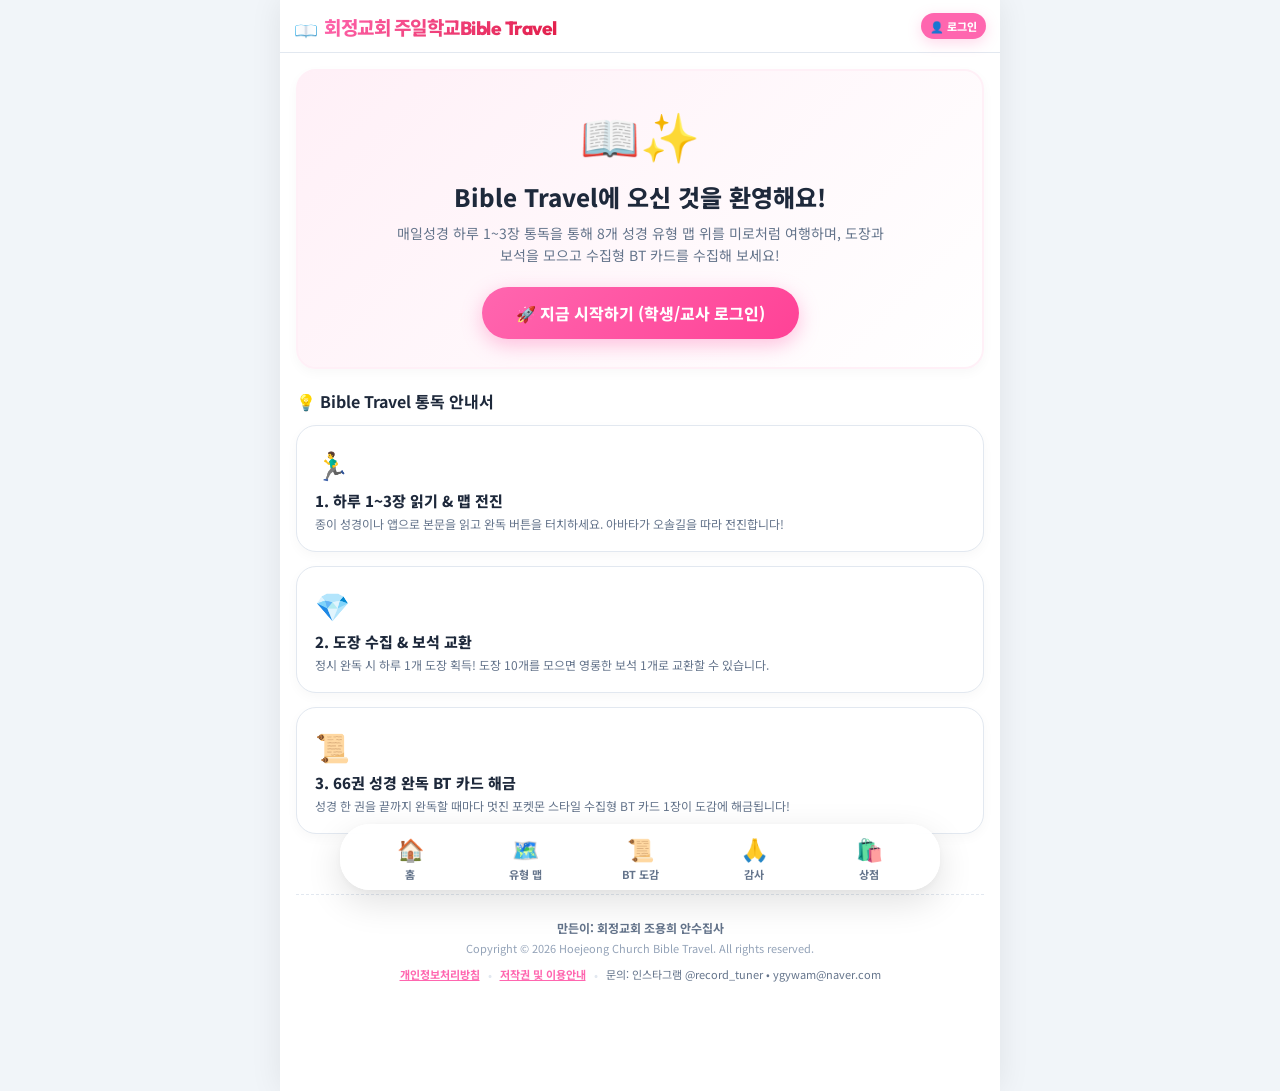
==== index.html @ efa2b31b "fix: remove explicit PINs from privacy policy, update contact to instagram and naver email, and add " ====
<!DOCTYPE html>
<html lang="ko">
<head>
  <meta charset="UTF-8">
  <meta name="viewport" content="width=device-width, initial-scale=1.0, maximum-scale=1.0, user-scalable=no">
  <title>주일학교 성경읽기 - Bible Travel</title>
  <!-- Favicon and App Icons -->
  <link rel="icon" type="image/svg+xml" href="icon.svg">
  <link rel="alternate icon" type="image/png" href="icon-192.png">
  <link rel="apple-touch-icon" sizes="180x180" href="apple-touch-icon.png">
  <link rel="manifest" href="manifest.json">
  <meta name="theme-color" content="#ffffff">
  <meta name="apple-mobile-web-app-capable" content="yes">
  <meta name="apple-mobile-web-app-status-bar-style" content="default">
  <meta name="apple-mobile-web-app-title" content="Bible Travel">
  <link rel="preconnect" href="https://fonts.googleapis.com">
  <link rel="preconnect" href="https://fonts.gstatic.com" crossorigin>
  <link href="https://fonts.googleapis.com/css2?family=Outfit:wght@400;600;800&family=Noto+Sans+KR:wght@400;500;700;800&display=swap" rel="stylesheet">
  <link rel="stylesheet" href="styles.css">
</head>
<body>
  <!-- 단 하나의 중앙 통일 응집 컨테이너 (720px) -->
  <div id="app" class="app-container">
    
    <!-- 상단 반응형 타이틀 헤더 바 -->
    <header class="app-header" id="main-app-header">
      <div class="logo-area" onclick="switchTab('home')">
        <span class="logo-icon"><img src="icon.svg" alt="Bible Travel" style="width:24px; height:24px; vertical-align:middle; display:inline-block;"></span>
        <span class="logo-text-gradient">회정교회 주일학교<br class="logo-br-mobile">Bible Travel</span>
      </div>

      <div class="user-area" style="display:flex; align-items:center; gap:4px; flex-shrink:0;">
        <!-- 미로그인 시 학생/교사 선택 로그인 버튼 -->
        <button id="btn-select-user" class="btn-pill" style="width:auto; padding:5px 9px; font-size:11px; white-space:nowrap; flex-shrink:0;" onclick="openStudentSelectModal()">
          👤 로그인
        </button>

        <!-- 로그인 시 상단 헤더 프로필 뱃지 -->
        <div id="user-profile-badge" style="display:none; align-items:center; gap:3px; flex-shrink:0;">
          <span id="user-display-emoji" style="font-size:13px;">🦁</span>
          <span id="user-display-name" style="font-weight:800; color:var(--foreground); font-size:11px; white-space:nowrap;">학생</span>
          <span id="user-reading-location" style="font-weight:800; color:var(--primary); background:#ffffff; padding:2px 5px; border-radius:8px; border:1px solid var(--primary-border); font-size:10px; white-space:nowrap;">Day 1</span>
          <button style="color:var(--primary); font-size:10px; padding:2px 4px; white-space:nowrap;" onclick="openPwaModal()">📱바로가기</button>
          <button style="color:var(--primary); font-size:10px; padding:2px 4px; white-space:nowrap;" onclick="openChangePinModal()">🔑PIN</button>
          <button style="color:var(--muted); font-size:10px; padding:2px 4px; white-space:nowrap;" onclick="onLogout()">로그아웃</button>
        </div>
      </div>
    </header>

    <!-- 메인 콘텐츠 영역 (100% 동일 규격) -->
    <main class="app-main">
      
      <!-- [뷰 0] 👋 온보딩 (미로그인 첫 진입 시 친절한 브랜드 및 규칙 안내 화면) -->
      <section id="view-onboarding" class="view-section active">
        <div class="card" style="text-align:center; padding:28px 20px; background: linear-gradient(135deg, #fff0f7 0%, #ffffff 100%); border:2px solid var(--primary-light); margin-bottom:20px;">
          <div style="font-size:48px; margin-bottom:10px;">📖✨</div>
          <h1 style="font-size:24px; font-weight:800; color:var(--foreground); margin-bottom:8px;">Bible Travel에 오신 것을 환영해요!</h1>
          <p style="font-size:14px; color:var(--muted); line-height:1.6; max-width:500px; margin:0 auto 20px auto;">
            매일성경 하루 1~3장 통독을 통해 8개 성경 유형 맵 위를 미로처럼 여행하며, 도장과 보석을 모으고 수집형 BT 카드를 수집해 보세요!
          </p>
          <button class="btn-pill btn-cta" style="width:auto; padding:14px 34px; font-size:16px; font-weight:800;" onclick="openStudentSelectModal()">
            🚀 지금 시작하기 (학생/교사 로그인)
          </button>
        </div>

        <!-- 3대 핵심 이용 규칙 가이드 -->
        <h3 style="font-size:16px; margin-bottom:12px; color:var(--foreground);">💡 Bible Travel 통독 안내서</h3>
        <div style="display:flex; flex-direction:column; gap:14px; margin-bottom:60px;">
          <div class="card" style="margin:0;">
            <div style="font-size:28px; margin-bottom:6px;">🏃‍♂️</div>
            <h4 style="font-size:15px; font-weight:800; margin-bottom:4px;">1. 하루 1~3장 읽기 & 맵 전진</h4>
            <p style="font-size:12px; color:var(--muted); line-height:1.5;">종이 성경이나 앱으로 본문을 읽고 완독 버튼을 터치하세요. 아바타가 오솔길을 따라 전진합니다!</p>
          </div>
          <div class="card" style="margin:0;">
            <div style="font-size:28px; margin-bottom:6px;">💎</div>
            <h4 style="font-size:15px; font-weight:800; margin-bottom:4px;">2. 도장 수집 & 보석 교환</h4>
            <p style="font-size:12px; color:var(--muted); line-height:1.5;">정시 완독 시 하루 1개 도장 획득! 도장 10개를 모으면 영롱한 보석 1개로 교환할 수 있습니다.</p>
          </div>
          <div class="card" style="margin:0;">
            <div style="font-size:28px; margin-bottom:6px;">📜</div>
            <h4 style="font-size:15px; font-weight:800; margin-bottom:4px;">3. 66권 성경 완독 BT 카드 해금</h4>
            <p style="font-size:12px; color:var(--muted); line-height:1.5;">성경 한 권을 끝까지 완독할 때마다 멋진 포켓몬 스타일 수집형 BT 카드 1장이 도감에 해금됩니다!</p>
          </div>
        </div>
      </section>

      <!-- [뷰 1] 🏠 홈 (학생 개인 홈) -->
      <section id="view-home" class="view-section">
        <div class="wallet-bar" style="margin-bottom:16px;">
          <div class="wallet-item"><span>💮 도장</span> <span id="wallet-stamps" class="wallet-val">0개</span></div>
          <div class="wallet-item"><span>💎 보석</span> <span id="wallet-gems" class="wallet-val">0개</span></div>
          <div class="wallet-item"><span>🔥 연속</span> <span id="wallet-streak" class="wallet-val">0일</span></div>
        </div>

        <!-- 📖 성경별 전체 장수 통독 진도표 -->
        <div class="card" style="margin-bottom:16px;">
          <div style="font-weight:800; font-size:15px; margin-bottom:12px; display:flex; align-items:center; justify-content:space-between; flex-wrap:wrap; gap:8px;">
            <div style="display:flex; align-items:center; gap:6px;">
              <button class="btn-pill btn-secondary" style="width:auto; padding:3px 10px; font-size:12px;" onclick="navigateBibleBook(-1)">◀ 이전</button>
              <span id="current-bible-book-title" style="font-weight:800; color:var(--foreground); cursor:pointer; background:var(--primary-light); padding:4px 12px; border-radius:12px; border:1px solid var(--primary-border);" onclick="openBibleSelectModal()">📖 창세기 (1~50장) ▾</span>
              <button class="btn-pill btn-secondary" style="width:auto; padding:3px 10px; font-size:12px;" onclick="navigateBibleBook(1)">다음 ▶</button>
            </div>
            <span id="bible-book-progress-count" style="font-size:15px; font-weight:800; color:#10b981; background:#ecfdf5; padding:4px 12px; border-radius:12px;">0 / 50</span>
          </div>
          
          <div id="genesis-progress-grid" style="display:grid; grid-template-columns:repeat(8, 1fr); gap:6px; max-height:300px; overflow-y:auto; padding:8px; background:#f8fafc; border-radius:16px; border:1px solid var(--border); margin-bottom:12px;">
            <!-- JS 렌더링 -->
          </div>

          <!-- 오늘 읽을 분량 핑크 강조 안내 바 -->
          <div id="today-target-highlight-box" style="background:linear-gradient(135deg, #fff0f7 0%, #ffffff 100%); border:1.5px solid var(--primary-border); border-radius:16px; padding:8px 10px; display:flex; justify-content:space-between; align-items:center; gap:6px; white-space:nowrap; overflow:hidden;">
            <div style="display:flex; align-items:center; gap:6px; min-width:0; flex-shrink:1;">
              <span style="font-size:clamp(10px, 2.6vw, 11px); font-weight:800; color:var(--primary); background:#ffffff; padding:3px 6px; border-radius:8px; border:1px solid var(--primary-border); flex-shrink:0;">☀️ 오늘 미션</span>
              <div id="today-target-text" style="font-size:clamp(11px, 2.9vw, 13px); font-weight:800; color:var(--foreground); overflow:hidden; text-overflow:ellipsis; white-space:nowrap;">로딩 중...</div>
            </div>
            <span style="font-size:clamp(9px, 2.4vw, 11px); font-weight:800; color:#10b981; background:#ecfdf5; padding:3px 6px; border-radius:8px; flex-shrink:0; white-space:nowrap;">⚡ 터치 시 자동 저장</span>
          </div>
        </div>

        <!-- 내 아바타 전용 맵 카드 -->
        <div class="card">
          <div style="display:flex; justify-content:space-between; align-items:center; margin-bottom:10px;">
            <h3 id="home-map-title" style="font-size:16px; color:var(--foreground);">🗺️ 나의 성경 여행 위치</h3>
            <button class="btn-pill btn-secondary" style="width:auto; padding:4px 12px; font-size:12px;" onclick="switchTab('map')">전체 유형 맵 보기 ➔</button>
          </div>
          <div class="map-canvas-container" id="home-map-canvas" style="background-image: url('https://lh3.googleusercontent.com/d/1ZwzOZi5SJ2iA8c-QCykr9fCUGp8Q9xpx');">
            <!-- JS 동적 렌더링 -->
          </div>
        </div>
      </section>

      <!-- [뷰 2] 🗺️ 유형 맵 -->
      <section id="view-map" class="view-section">
        <div style="display:flex; justify-content:space-between; align-items:center; margin-bottom:14px; background:#ffffff; padding:8px 12px; border-radius:16px; border:1.5px solid var(--border);">
          <span style="font-size:13px; font-weight:800; color:var(--muted);">📌 성경 유형 맵</span>
          <select id="map-select-dropdown" onchange="switchMapTab(this.value)" style="padding:6px 14px; border-radius:14px; border:1.5px solid var(--primary-border); font-size:13px; font-weight:800; color:var(--primary); background:var(--primary-light); outline:none; cursor:pointer;">
            <option value="M01" selected>M01. 모세오경 (창세기~신명기)</option>
            <option value="M02">M02. 역사서 (여호수아~에스더)</option>
            <option value="M03">M03. 시가서 (욥기~아가)</option>
            <option value="M04">M04. 대선지서 (이사야~다니엘)</option>
            <option value="M05">M05. 소선지서 (호세아~말라기)</option>
            <option value="M06">M06. 복음서·사도행전 (마태~행전)</option>
            <option value="M07">M07. 바울서신 (로마서~빌레몬서)</option>
            <option value="M08">M08. 공동서신·계시록 (히브리~계시록)</option>
          </select>
        </div>

        <div style="display:flex; flex-direction:column; gap:16px;">
          <!-- 1. 맵 캔버스 영역 -->
          <div class="card" style="margin:0;">
            <div style="font-weight:800; font-size:17px; color:var(--foreground); margin-bottom:12px; border-bottom:1px solid var(--border); padding-bottom:8px;" id="map-current-title">
              M01. 모세오경 (창세기~신명기)
            </div>
            
            <div class="map-canvas-container" id="map-canvas-box" style="background-image: url('https://lh3.googleusercontent.com/d/1ZwzOZi5SJ2iA8c-QCykr9fCUGp8Q9xpx');">
              <!-- JS 동적 렌더링 -->
            </div>
          </div>

          <!-- 2. 🏁 경주 트랙 -->
          <div class="card" style="margin:0; border:2px solid var(--primary-border); background:linear-gradient(135deg, #fff0f7 0%, #ffffff 100%);">
            <div style="font-weight:800; font-size:16px; margin-bottom:14px; display:flex; align-items:center; justify-content:space-between;">
              <span>🏁 실시간 성경 통독 경주 트랙</span>
              <span id="map-range-label" style="font-size:12px; color:var(--primary); font-weight:800; background:#ffffff; padding:4px 10px; border-radius:12px; border:1px solid var(--primary-border);">M01 구간 (Day 1~63)</span>
            </div>
            
            <div class="race-track-container" id="race-track-box">
              <div class="race-track-flag start">🏁 START</div>
              <div class="race-track-flag finish">GOAL 🏆</div>
              <div class="race-track-line"></div>
              <div id="race-track-avatars">
                <!-- JS 렌더링 -->
              </div>
            </div>
          </div>

          <!-- 3. 동행 리더보드 -->
          <div class="card" style="margin:0;">
            <div style="font-weight:800; font-size:16px; margin-bottom:14px; display:flex; align-items:center; justify-content:space-between;">
              <span>🏃‍♂️ 함께 걷는 친구들</span>
              <span style="font-size:12px; color:var(--muted); font-weight:normal;">도장 획득 & 현재 진도</span>
            </div>
            <div id="leaderboard-list">
              <!-- JS 렌더링 -->
            </div>
          </div>
        </div>
      </section>

      <!-- [뷰 3] BT 카드 도감 -->
      <section id="view-dex" class="view-section">
        <div style="display:flex; justify-content:space-between; align-items:center; margin-bottom:16px;">
          <h2 style="font-size:18px;">📜 BT 카드 도감</h2>
          <span id="dex-progress" style="font-size:13px; font-weight:800; color:var(--primary); background:var(--primary-light); padding:4px 12px; border-radius:12px;">0 / 66 완독</span>
        </div>
        <div id="card-dex-grid" class="card-grid"></div>
      </section>

      <!-- [뷰 4] 감사 피드 -->
      <section id="view-gratitude" class="view-section">
        <div style="display:flex; justify-content:space-between; align-items:center; margin-bottom:12px;">
          <h2 style="font-size:18px;">오늘의 감사제목</h2>
          <select id="gratitude-filter-select" onchange="filterGratitude(this.value)" style="padding:6px 12px; border-radius:16px; border:1.5px solid var(--border); font-size:12px; font-weight:700; color:var(--foreground); background:#ffffff; outline:none;">
            <option value="recent">📅 최신 날짜순</option>
            <option value="today">☀️ 오늘 작성된 감사</option>
            <option value="name">👤 학생 이름순</option>
          </select>
        </div>
        
        <div class="card">
          <textarea id="gratitude-input" placeholder="하나님께 감사한 내용을 작성하세요 (작성 시 도장 +1)" style="width:100%; height:80px; padding:12px; border:1px solid var(--border); border-radius:12px; resize:none; outline:none; font-size:14px; margin-bottom:12px;"></textarea>
          <button id="gratitude-submit-btn" class="btn-pill btn-cta" onclick="onSubmitGratitude()">🙏 감사 나누기 (+1 도장)</button>
        </div>

        <div id="gratitude-feed-list">
          <!-- JS 렌더링 -->
        </div>
      </section>

      <!-- [뷰 4.5] 🛍️ 상점 & 환전소 뷰 -->
      <section id="view-shop" class="view-section">
        <div style="display:flex; justify-content:space-between; align-items:center; margin-bottom:14px;">
          <h2 style="font-size:18px;">🛍️ 달란트 상점 & 은혜 환전소</h2>
          <button class="btn-pill btn-secondary" style="width:auto; padding:4px 10px; font-size:11px; font-weight:800;" onclick="openShopGuideModal()">
            💡 획득 방법 안내
          </button>
        </div>

        <!-- 1. 은혜 환전소 (원장 기반 다중 교환 및 내역 조회) -->
        <div class="card" style="border:2px solid var(--primary-border); background:linear-gradient(135deg, #fff0f7 0%, #ffffff 100%);">
          <div style="display:flex; justify-content:space-between; align-items:center; margin-bottom:10px;">
            <h3 style="font-size:16px; font-weight:800; color:var(--foreground);">🏦 은혜 환전소</h3>
            <span style="font-size:11px; font-weight:800; color:var(--primary); background:#ffffff; padding:3px 8px; border-radius:10px; border:1px solid var(--primary-border);">10 도장 = 1 보석</span>
          </div>
          <p style="font-size:13px; color:var(--muted); line-height:1.5; margin-bottom:12px;">
            성경 읽기와 감사로 모은 도장을 영롱한 보석으로 환전하세요! (숫자 터치 시 내역 조회)
          </p>

          <div style="display:flex; justify-content:space-around; align-items:center; background:#ffffff; padding:12px; border-radius:14px; border:1px solid var(--border); margin-bottom:12px;">
            <!-- 도장 클릭 박스 -->
            <div style="text-align:center; cursor:pointer; padding:6px 12px; border-radius:10px; transition:background 0.15s ease;" onclick="openCoinHistoryModal('STAMP')">
              <span style="font-size:11px; color:var(--muted); font-weight:700;">내 도장 🔍</span>
              <div id="shop-stamp-count" style="font-size:16px; font-weight:800; color:var(--primary);">0개</div>
            </div>
            <span style="font-size:18px; color:var(--muted);">➔</span>
            <!-- 보석 클릭 박스 -->
            <div style="text-align:center; cursor:pointer; padding:6px 12px; border-radius:10px; transition:background 0.15s ease;" onclick="openCoinHistoryModal('GEM')">
              <span style="font-size:11px; color:var(--muted); font-weight:700;">내 보석 🔍</span>
              <div id="shop-gem-count" style="font-size:16px; font-weight:800; color:var(--secondary);">0개</div>
            </div>
          </div>

          <!-- 교환 수량 설정 및 토글 버튼 -->
          <div style="background:#ffffff; border-radius:12px; border:1px solid var(--border); padding:10px; margin-bottom:12px;">
            <div style="display:flex; justify-content:space-between; align-items:center; margin-bottom:8px;">
              <span style="font-size:12px; font-weight:700; color:var(--foreground);">교환할 보석 개수:</span>
              <div style="display:flex; align-items:center; gap:6px;">
                <input type="number" id="input-exchange-gems" min="1" value="1" style="width:60px; padding:4px 6px; text-align:center; font-size:14px; font-weight:800; border:1.5px solid var(--primary); border-radius:8px;" oninput="updateExchangeStampCost()">
                <span style="font-size:13px; font-weight:800;">개</span>
              </div>
            </div>

            <!-- 토글 칩 -->
            <div style="display:flex; gap:6px; justify-content:flex-end;">
              <button class="btn-pill btn-secondary" style="width:auto; padding:3px 8px; font-size:11px;" onclick="adjustExchangeGems(1)">+1</button>
              <button class="btn-pill btn-secondary" style="width:auto; padding:3px 8px; font-size:11px;" onclick="adjustExchangeGems(5)">+5</button>
              <button class="btn-pill btn-secondary" style="width:auto; padding:3px 8px; font-size:11px;" onclick="setExchangeGemsToMax()">최대</button>
            </div>
          </div>

          <!-- 환전 실행 버튼 -->
          <button id="btn-exchange-action" class="btn-pill btn-exchange-cta" onclick="onExchangeStampsToGems()">
            💎 도장 10개 ➔ 보석 1개 교환하기
          </button>
        </div>

        <!-- 2. 달란트 마켓 (기프티콘/상품 교환소) -->
        <div class="card" style="border:2px solid var(--secondary-border); background:linear-gradient(135deg, #f0fdf4 0%, #ffffff 100%);">
          <div style="display:flex; justify-content:space-between; align-items:center; margin-bottom:8px;">
            <h3 style="font-size:16px; font-weight:800; color:var(--foreground);">🎁 달란트 마켓 (상품 교환소)</h3>
            <span style="font-size:11px; font-weight:800; color:#059669; background:#dcfce7; padding:3px 8px; border-radius:10px;">보석으로 교환</span>
          </div>
          <p style="font-size:12px; color:var(--muted); margin-bottom:14px;">
            성경 읽기와 감사로 모은 영롱한 보석으로 원하는 간식이나 기프티콘을 교환하세요!
          </p>
          <div id="market-product-grid" style="display:grid; grid-template-columns:repeat(auto-fill, minmax(130px, 1fr)); gap:10px;">
            <!-- JS 동적 상품 카드 렌더링 -->
          </div>
        </div>
      </section>

      <!-- [뷰 5] ⚙️ 관리자 센터 -->
      <section id="view-teacher" class="view-section">
        <h2 style="font-size:18px; margin-bottom:12px;">⚙️ 관리자 센터</h2>
        
        <div id="teacher-auth-box" class="card" style="border: 2px solid var(--primary);">
          <h3 style="font-size:16px; margin-bottom:8px;">🔒 관리자 인증</h3>
          <p style="font-size:12px; color:var(--muted); margin-bottom:14px;">선생님 전용 PIN 번호를 입력하세요.</p>
          <div style="display:flex; gap:8px;">
            <input type="password" id="teacher-pin-input" placeholder="관리자 PIN 입력" maxlength="4" style="padding:10px 14px; border:1px solid var(--border); border-radius:12px; font-size:14px; outline:none; flex:1;" onkeyup="if(event.key==='Enter') onTeacherLogin()">
            <button class="btn-pill" style="width:auto; padding:10px 20px;" onclick="onTeacherLogin()">로그인</button>
          </div>
        </div>

        <div id="teacher-panel" style="display:none;">
          <div class="card" style="display:flex; justify-content:space-between; align-items:center; background:var(--primary-light); border:1.5px solid var(--primary-border); margin-bottom:16px;">
            <div>
              <span id="teacher-panel-role-title" style="font-size:14px; font-weight:800; color:var(--primary);">👩‍🏫 관리자 모드 활성화됨</span>
              <p id="teacher-panel-role-desc" style="font-size:12px; color:var(--muted); margin-top:2px;">학생 관리 및 마켓 상품 관리 권한이 활성화되었습니다.</p>
            </div>
            <button class="btn-pill btn-secondary" style="width:auto; padding:6px 14px; font-size:12px;" onclick="onTeacherLogout()">🚪 관리자 로그아웃</button>
          </div>

          <div class="card">
            <h3 style="font-size:16px; margin-bottom:12px;">👩‍🏫 신규 학생/교사 등록 및 관리</h3>
            <div style="display:flex; flex-direction:column; gap:8px; margin-bottom:14px;">
              <input type="text" id="new-student-name" placeholder="이름 (학생/선생님)" style="padding:10px; border:1px solid var(--border); border-radius:12px; font-size:14px;">
              <input type="text" id="new-student-dept" placeholder="부서 (예: 초등부, 교사)" value="초등부" style="padding:10px; border:1px solid var(--border); border-radius:12px; font-size:14px;">
              <button class="btn-pill" onclick="onCreateStudent()">+ 등록하기 (기본 PIN: 0000 발급)</button>
              <p style="font-size:11px; color:var(--muted); margin:4px 0 0 2px;">* 신규 등록 시 기본 PIN은 '0000'으로 발급되며, 첫 로그인 시 본인이 직접 4자리 PIN으로 변경하게 됩니다.</p>
            </div>
          </div>
          
          <!-- ⭐ 교사 칭찬 도장 부여 카드 -->
          <div class="card" style="border:1.5px solid #f59e0b; background:linear-gradient(135deg, #fffbe3 0%, #ffffff 100%);">
            <div style="display:flex; justify-content:space-between; align-items:center; margin-bottom:8px;">
              <h3 style="font-size:16px; font-weight:800; color:#d97706; margin:0;">⭐ 교사 칭찬 도장 부여 (1~3개)</h3>
              <span class="badge" style="background:#fef3c7; color:#b45309; font-size:11px; font-weight:800;">교사 전용</span>
            </div>
            <p style="font-size:12px; color:var(--muted); margin-bottom:12px;">선생님이 특별히 칭찬하고 싶은 아이에게 도장을 1~3개 선물합니다.</p>
            <button class="btn-pill" style="width:100%; font-size:14px; padding:12px; background:#f59e0b;" onclick="openPraiseStampModal()">⭐ 학생 선택하여 칭찬 도장 선물하기 ➔</button>
          </div>

          <!-- 🛍️ 달란트 마켓 상품 관리 카드 -->
          <div class="card" style="border:1.5px solid var(--secondary);">
            <div style="display:flex; justify-content:space-between; align-items:center; margin-bottom:8px;">
              <h3 style="font-size:16px; font-weight:800; color:var(--secondary); margin:0;">🛍️ 달란트 마켓 상품 게시판 관리</h3>
              <button class="btn-pill" style="width:auto; padding:5px 12px; font-size:12px; background:var(--secondary);" onclick="openMarketAdminModal()">➕ 새 상품 등록</button>
            </div>
            <p style="font-size:12px; color:var(--muted); margin-bottom:12px;">학생 상점 탭에 노출될 교환 상품(이름, 이미지, 보석 가격)을 자유롭게 게시판 형태로 올려주세요.</p>
            <div id="teacher-market-product-list" style="display:flex; flex-direction:column; gap:8px;">
              <!-- JS 동적 렌더링 -->
            </div>
          </div>
          
          <div class="card" id="recommended-books-setting" style="border: 1.5px solid var(--primary);">
            <div style="display:flex; justify-content:space-between; align-items:center; margin-bottom:8px;">
              <h3 style="font-size:16px; margin:0; color:var(--primary);">📖 하루 3장 추천 성경책 선택 (66권)</h3>
              <span id="rec-books-count-badge" class="badge badge-pink" style="font-size:12px;">선택: 66 / 66권</span>
            </div>
            <p style="font-size:12px; color:var(--muted); margin-bottom:12px;">아이들의 하루 3장 추천에 포함할 성경책을 선택하세요. 해제된 성경책(예: 레위기, 민수기)은 추천에서 건너뛰고 다음 책으로 자동 이동합니다.</p>
            <p id="rec-books-summary-text" style="font-size:13px; font-weight:700; color:var(--text); background:var(--bg-soft); padding:10px 12px; border-radius:10px; border:1px solid var(--border); margin-bottom:12px;">
              현재 선택된 성경책: 66권 전체
            </p>
            <button class="btn-pill" style="width:100%; font-size:14px; padding:12px;" onclick="openRecBooksModal()">📖 성경 66권 체크박스 팝업창 열기 ➔</button>
          </div>

          <div class="card" id="coord-master-setting" style="display:none; border:1.5px solid var(--primary);">
            <h3 style="font-size:16px; margin-bottom:12px;">🗺️ 맵 오솔길 좌표 마스터 설정 (Master)</h3>
            <p style="font-size:12px; color:var(--muted); margin-bottom:12px;">마스터 권한입니다. 맵을 직접 클릭하여 오솔길 x, y 꺾임 좌표를 쉽게 복사하세요.</p>
            <button class="btn-pill btn-secondary" onclick="switchTab('map'); toggleEditMode();">🎯 메인 맵 클릭 좌표 추출 도구 켜기</button>
          </div>

          <div class="card" id="program-date-setting" style="display:none; border:1.5px solid var(--secondary);">
            <h3 style="font-size:16px; margin-bottom:8px; color:var(--secondary);">🚀 정식 오픈 시작 날짜 변경 가이드 (Master)</h3>
            <p style="font-size:12px; color:var(--muted); margin-bottom:12px;">테스트 종료 후 본 프로그램을 개시할 때 시작 날짜(Day 1)를 변경하는 방법입니다.</p>
            <button class="btn-pill btn-secondary" onclick="openProgramDateModal()">📅 시작 날짜 변경 위치 및 방법 확인</button>
          </div>
        </div>
      </section>

      <!-- 전 탭 공통 하단 푸터 영역 -->
      <footer class="app-footer">
        <p class="footer-author">만든이: 회정교회 조용희 안수집사</p>
        <p class="footer-copy">Copyright © 2026 Hoejeong Church Bible Travel. All rights reserved.</p>
        <p class="footer-links" style="display:flex; justify-content:center; align-items:center; gap:8px; flex-wrap:wrap; font-size:12px; margin-top:6px;">
          <a href="privacy.html" onclick="openPrivacyModal(); return false;" style="font-weight:700;">개인정보처리방침</a>
          <span style="color:var(--border);">•</span>
          <a href="terms.html" onclick="openTermsModal(); return false;" style="font-weight:700;">저작권 및 이용안내</a>
          <span style="color:var(--border);">•</span>
          <span style="color:var(--muted); font-size:11px;">문의: 인스타그램 @record_tuner • ygywam@naver.com</span>
        </p>
      </footer>
    </main>

    <!-- 하단 네비게이션 탭 -->
    <nav class="bottom-nav">
      <button class="nav-item active" data-view="home" onclick="switchTab('home')">
        <span class="nav-icon">🏠</span>
        <span>홈</span>
      </button>
      <button class="nav-item" data-view="map" onclick="switchTab('map')">
        <span class="nav-icon">🗺️</span>
        <span>유형 맵</span>
      </button>
      <button class="nav-item" data-view="dex" onclick="switchTab('dex')">
        <span class="nav-icon">📜</span>
        <span>BT 도감</span>
      </button>
      <button class="nav-item" data-view="gratitude" onclick="switchTab('gratitude')">
        <span class="nav-icon">🙏</span>
        <span>감사</span>
      </button>
      <button class="nav-item" data-view="shop" onclick="switchTab('shop')">
        <span class="nav-icon">🛍️</span>
        <span>상점</span>
      </button>
      <button class="nav-item" id="nav-item-teacher" data-view="teacher" onclick="switchTab('teacher')" style="display:none;">
        <span class="nav-icon">⚙️</span>
        <span>관리자</span>
      </button>
    </nav>

    <!-- 개인정보처리방침 모달 (도름스 및 개인정보보호법 기준 준수) -->
    <div id="modal-privacy" class="modal-overlay">
      <div class="modal-card" style="max-height:82vh; overflow-y:auto; width:94%; max-width:540px; text-align:left; padding:22px;">
        <div style="display:flex; justify-content:space-between; align-items:center; margin-bottom:14px; border-bottom:1.5px solid var(--border); padding-bottom:10px;">
          <h3 style="font-size:16px; font-weight:800; color:var(--foreground); margin:0;">📜 개인정보처리방침</h3>
          <button class="btn-pill btn-secondary" style="width:auto; padding:4px 10px; font-size:12px;" onclick="closePrivacyModal()">✕ 닫기</button>
        </div>
        <div style="font-size:12px; color:var(--foreground); line-height:1.65; display:flex; flex-direction:column; gap:12px;">
          <p style="background:var(--bg-soft); padding:8px 12px; border-radius:8px; border:1px solid var(--border); margin:0;">
            회정교회 주일학교 'Bible Travel'은 정보주체(학생, 학부모, 교사)의 자유와 권리를 보호하며 개인정보를 안전하게 관리합니다.
          </p>
          <div>
            <strong>1. 개인정보의 처리 목적</strong>
            <p style="margin:4px 0 0 0; color:var(--muted);">주일학교 성경 통독 진도 관리, 출석 체크 및 읽기 도장·보석 적립, 감사 나눔 피드 소통, 달란트 마켓 교환 보상 운영을 위해 필요한 최소한의 정보만 처리합니다.</p>
          </div>
          <div>
            <strong>2. 처리하는 개인정보의 항목</strong>
            <p style="margin:4px 0 0 0; color:var(--muted);">
              • 필수 항목: 성명, 소속 부서(초등부, 교사 등), 식별용 4자리 PIN 번호, 성경 읽기 로그, 감사 나눔 작성 내용<br>
              • 주민등록번호, 연락처, 주소, 금융정보 등 불필요한 민감 정보는 일체 수집하지 않습니다.
            </p>
          </div>
          <div>
            <strong>3. 개인정보의 보유 및 이용 기간</strong>
            <p style="margin:4px 0 0 0; color:var(--muted);">수집된 개인정보는 주일학교 성경 통독 프로그램 운영 기간 동안 안전하게 보관되며, 프로그램 종료 또는 사용자의 삭제(탈퇴) 요청 시 지체 없이 파기합니다.</p>
          </div>
          <div>
            <strong>4. 개인정보의 파기 절차 및 방법</strong>
            <p style="margin:4px 0 0 0; color:var(--muted);">보유 기간 경과 또는 처리 목적 달성 시 전자적 파일 형태의 정보는 복구할 수 없는 기술적 방법으로 즉시 영구 삭제합니다.</p>
          </div>
          <div>
            <strong>5. 개인정보의 제3자 제공 및 위탁</strong>
            <p style="margin:4px 0 0 0; color:var(--muted);">수집된 정보는 교회 내 교육 및 성경 읽기 운영 목적으로만 사용되며, 외부에 제공되거나 상업적으로 활용되지 않습니다. (인프라: Supabase, Vercel 보안 전송 규격 준수)</p>
          </div>
          <div>
            <strong>6. 정보주체(학생 및 보호자)의 권리·의무 및 행사방법</strong>
            <p style="margin:4px 0 0 0; color:var(--muted);">정보주체는 언제든지 본인의 개인정보 열람, 정정, 삭제, 처리정지를 요청할 수 있으며, 관리자에게 요청 시 즉시 조치됩니다.</p>
          </div>
          <div>
            <strong>7. 개인정보의 안전성 확보 조치</strong>
            <p style="margin:4px 0 0 0; color:var(--muted);">
              • 초기 임시 비밀번호 발급 후 최초 접속 시 사용자 본인의 비밀번호 직접 변경 유도<br>
              • 관리자 접근 권한 분리 및 접근 통제, 전 구간 HTTPS SSL 암호화 통신 적용
            </p>
          </div>
          <div>
            <strong>8. 개인정보 보호책임자 및 문의처</strong>
            <p style="margin:4px 0 0 0; color:var(--muted);">
              • 개인정보 보호책임자: 회정교회 주일학교 조용희 안수집사<br>
              • 문의 및 열람·삭제 접수: 인스타그램 <strong>@record_tuner</strong> (DM) / 이메일 <strong>ygywam@naver.com</strong>
            </p>
          </div>
          <p style="font-size:11px; color:var(--muted); margin:0;">공고 및 시행일자: 2026년 11월 18일</p>
        </div>
        <div style="margin-top:16px;">
          <button class="btn-pill" onclick="closePrivacyModal()">확인</button>
        </div>
      </div>
    </div>

    <!-- 저작권 및 이용안내 모달 (도름스 edu_share 및 저작권법 기준 준수) -->
    <div id="modal-terms" class="modal-overlay">
      <div class="modal-card" style="max-height:82vh; overflow-y:auto; width:94%; max-width:540px; text-align:left; padding:22px;">
        <div style="display:flex; justify-content:space-between; align-items:center; margin-bottom:14px; border-bottom:1.5px solid var(--border); padding-bottom:10px;">
          <h3 style="font-size:16px; font-weight:800; color:var(--foreground); margin:0;">⚖️ 저작권 및 이용안내</h3>
          <button class="btn-pill btn-secondary" style="width:auto; padding:4px 10px; font-size:12px;" onclick="closeTermsModal()">✕ 닫기</button>
        </div>
        <div style="font-size:12px; color:var(--foreground); line-height:1.65; display:flex; flex-direction:column; gap:12px;">
          <p style="background:var(--bg-soft); padding:8px 12px; border-radius:8px; border:1px solid var(--border); margin:0;">
            회정교회 주일학교 'Bible Travel'은 다음 세대의 성경 통독을 돕기 위해 비영리 교육 목적으로 기획·제작되었습니다.
          </p>
          <div>
            <strong>1. 저작권의 귀속 및 제작 안내</strong>
            <p style="margin:4px 0 0 0; color:var(--muted);">
              • 본 웹앱의 기획, 지도 맵 구성, 66권 BT 카드 기획, 캐릭터 및 프로그램 소스코드의 저작권은 회정교회 조용희 안수집사(원작자)에게 있습니다.<br>
              • <strong>AI 생성 이미지 안내:</strong> 본 앱에 사용된 8개 성경 유형 맵 이미지 및 66권 BT 카드 일러스트 등의 시각 이미지는 생성형 AI(Generative AI) 기술을 활용하여 기획·제작되었습니다.
            </p>
          </div>
          <div>
            <strong>2. 이용 허용 범위 (도름스 edu_share 기준)</strong>
            <p style="margin:4px 0 0 0; color:var(--muted);">
              • <strong>그대로 쓰기 (useAsIs):</strong> 주일학교, 교회 학교, 기독교 가정의 비영리 성경 통독 교육 목적으로 누구나 무료로 자유롭게 이용할 수 있습니다.<br>
              • <strong>링크 공유 (shareOriginalLink):</strong> 성도, 교사, 학부모, 학생에게 앱 원본 주소(https://bibletravel.vercel.app)를 자유롭게 전달·공유할 수 있습니다.<br>
              • <strong>화면 캡처 및 소개 (screenshotsWithAttribution):</strong> 출처('회정교회 주일학교 Bible Travel')를 밝힌 화면 캡처, 주보 게재, 사역 보고 소개를 환영합니다.<br>
              • <strong>출력물 활용 (downloadPrint):</strong> 비영리 성경 읽기표 및 BT 카드 인쇄물 출력을 허용합니다.
            </p>
          </div>
          <div>
            <strong>3. 제한 및 금지 사항</strong>
            <p style="margin:4px 0 0 0; color:var(--muted);">
              • <strong>상업적 이용 금지:</strong> 본 앱 또는 수록된 콘텐츠(BT 카드, 맵 이미지 등)를 유료 판매하거나 광고 수익 등 상업적 목적으로 이용하는 것을 엄격히 금지합니다.<br>
              • <strong>무단 수정 및 재배포:</strong> 원작자의 서면 동의 없이 소스코드를 무단 변형하거나 타 명의로 재배포하는 행위를 금지합니다.<br>
              • <strong>AI 무단 학습 및 복제 금지:</strong> 앱 내 일러스트 및 성경 콘텐츠, 학생 작성 감사글을 AI 모델 학습용 데이터셋으로 무단 크롤링·업로드·복제할 수 없습니다.
            </p>
          </div>
          <div>
            <strong>4. 법적 근거 및 문의처</strong>
            <p style="margin:4px 0 0 0; color:var(--muted);">
              • 대한민국 저작권법(제12조 성명표시권, 제35조의5 저작물의 공정한 이용, 제37조 출처의 명시) 준수<br>
              • 이용 관련 문의 및 2차 활용 협의: 인스타그램 <strong>@record_tuner</strong> (DM) / 이메일 <strong>ygywam@naver.com</strong>
            </p>
          </div>
        </div>
        <div style="margin-top:16px;">
          <button class="btn-pill" onclick="closeTermsModal()">확인</button>
        </div>
      </div>
    </div>

    <!-- 학생/교사 선택 리스트 모달 -->
    <div id="modal-student-select" class="modal-overlay">
      <div class="modal-card" style="max-height:85vh; overflow-y:auto; width:94%; max-width:460px; padding:18px;">
        <div style="display:flex; justify-content:space-between; align-items:center; margin-bottom:10px;">
          <h3 style="font-size:17px; font-weight:800;">👤 학생 / 교사 선택</h3>
          <button class="btn-pill btn-secondary" style="width:auto; padding:3px 8px; font-size:12px;" onclick="closeStudentSelectModal()">✕ 닫기</button>
        </div>
        <p style="font-size:12px; color:var(--muted); margin-bottom:12px;">성경읽기에 참여할 본인의 이름을 선택하세요.</p>
        <div id="student-select-grid" style="display:grid; grid-template-columns:repeat(auto-fill, minmax(82px, 1fr)); gap:8px;">
          <!-- JS 렌더링 -->
        </div>
      </div>
    </div>

    <!-- 학생 PIN 로그인 모달 -->
    <div id="modal-pin" class="modal-overlay">
      <div class="modal-card" style="text-align:center; width:90%; max-width:340px;">
        <h3 style="font-size:18px; margin-bottom:6px;">🔒 학생/교사 PIN 인증</h3>
        <p id="modal-student-name" style="font-size:14px; font-weight:800; color:var(--primary); margin-bottom:16px;">선택한 사용자</p>
        
        <div style="display:flex; justify-content:center; gap:10px; margin-bottom:20px;">
          <input type="password" id="pin-input-1" class="pin-digit-box" maxlength="1" inputmode="numeric" pattern="[0-9]*" onkeyup="onPinDigitInput(event, 1)">
          <input type="password" id="pin-input-2" class="pin-digit-box" maxlength="1" inputmode="numeric" pattern="[0-9]*" onkeyup="onPinDigitInput(event, 2)">
          <input type="password" id="pin-input-3" class="pin-digit-box" maxlength="1" inputmode="numeric" pattern="[0-9]*" onkeyup="onPinDigitInput(event, 3)">
          <input type="password" id="pin-input-4" class="pin-digit-box" maxlength="1" inputmode="numeric" pattern="[0-9]*" onkeyup="onPinDigitInput(event, 4)">
        </div>

        <div style="display:flex; gap:10px;">
          <button class="btn-pill btn-secondary" style="flex:1;" onclick="closePinModal()">취소</button>
          <button class="btn-pill" style="flex:1;" onclick="submitPinLogin()">확인 로그인</button>
        </div>
      </div>
    </div>

    <!-- BT 카드 상세 확대 팝업 모달 -->
    <div id="modal-card-detail" class="modal-overlay">
      <div class="modal-card" style="text-align:center; max-width:360px; width:90%;">
        <div style="display:flex; justify-content:space-between; align-items:center; margin-bottom:10px;">
          <span id="detail-card-category" style="font-size:11px; font-weight:800; color:var(--primary); background:var(--primary-light); padding:2px 10px; border-radius:10px;">성경 카테고리</span>
          <button class="btn-pill btn-secondary" style="width:auto; padding:2px 8px; font-size:12px;" onclick="closeCardDetailModal()">✕ 닫기</button>
        </div>
        <div style="margin-bottom:12px;">
          <img id="detail-card-img" src="" alt="BT 카드" style="width:100%; max-height:380px; object-fit:contain; border-radius:16px; border:3px solid var(--primary-light); box-shadow:0 8px 24px rgba(0,0,0,0.15);">
        </div>
        <h3 id="detail-card-title" style="font-size:18px; margin-bottom:4px;">성경 책 - 카드 타이틀</h3>
        <p id="detail-card-desc" style="font-size:13px; color:var(--muted); line-height:1.4;">성경 완독 수집형 포켓몬 트레이딩 카드 설명입니다.</p>
      </div>
    </div>

    <!-- 66권 성경책 선택 이동 모달 -->
    <div id="modal-bible-select" class="modal-overlay">
      <div class="modal-card" style="max-height:80vh; overflow-y:auto; width:90%; max-width:420px;">
        <div style="display:flex; justify-content:space-between; align-items:center; margin-bottom:14px;">
          <h3 style="font-size:18px;">📖 성경 66권 선택 이동</h3>
          <button class="btn-pill btn-secondary" style="width:auto; padding:4px 10px; font-size:12px;" onclick="closeBibleSelectModal()">✕ 닫기</button>
        </div>
        <p style="font-size:12px; color:var(--muted); margin-bottom:14px;">진도표를 확인하고 싶은 성경책을 선택하세요.</p>
        <div id="bible-select-grid" style="display:grid; grid-template-columns:repeat(3, 1fr); gap:8px;">
          <!-- JS 렌더링 -->
        </div>
      </div>
    </div>

    <!-- 비밀번호(PIN) 변경 모달 -->
    <div id="modal-change-pin" class="modal-overlay">
      <div class="modal-card" style="text-align:center; width:90%; max-width:320px;">
        <h3 style="font-size:18px; margin-bottom:14px;">🔑 PIN 번호 변경</h3>
        <input type="password" id="old-pin-input" placeholder="현재 PIN 4자리" maxlength="4" style="width:100%; padding:10px; margin-bottom:8px; border:1px solid var(--border); border-radius:12px; text-align:center; font-size:16px;">
        <input type="password" id="new-pin-input" placeholder="새로운 PIN 4자리" maxlength="4" style="width:100%; padding:10px; margin-bottom:16px; border:1px solid var(--border); border-radius:12px; text-align:center; font-size:16px;">
        <div style="display:flex; gap:10px;">
          <button class="btn-pill btn-secondary" style="flex:1;" onclick="closeChangePinModal()">취소</button>
          <button class="btn-pill" style="flex:1;" onclick="submitChangePin()">변경하기</button>
        </div>
      </div>
    </div>

    <!-- 시작 날짜 변경 가이드 모달 (마스터 전용) -->
    <div id="modal-program-date" class="modal-overlay">
      <div class="modal-card" style="max-height:80vh; overflow-y:auto; width:92%; max-width:480px; text-align:left;">
        <div style="display:flex; justify-content:space-between; align-items:center; margin-bottom:12px; border-bottom:1px solid var(--border); padding-bottom:8px;">
          <h3 style="font-size:16px; font-weight:800; color:var(--foreground);">📅 정식 시작일 변경 안내</h3>
          <button class="btn-pill btn-secondary" style="width:auto; padding:4px 10px; font-size:12px;" onclick="closeProgramDateModal()">✕ 닫기</button>
        </div>
        <div style="font-size:13px; color:var(--foreground); line-height:1.6; display:flex; flex-direction:column; gap:12px;">
          <p>테스트(8월 1일 기준)를 마치고 정식 오픈(예: 9월 6일) 시 아래 두 파일의 날짜를 동일하게 수정 후 <strong>새 버전으로 배포</strong>하시면 됩니다.</p>
          
          <div style="background:#f8fafc; padding:10px; border-radius:12px; border:1px solid var(--border);">
            <strong>1. Code.gs 파일 상단 (약 9번째 줄)</strong>
            <pre style="background:#1e293b; color:#f8fafc; padding:8px; border-radius:8px; font-size:12px; margin-top:6px; overflow-x:auto;">PROGRAM_START_DATE: "2026-09-06",</pre>
          </div>

          <div style="background:#f8fafc; padding:10px; border-radius:12px; border:1px solid var(--border);">
            <strong>2. JavaScript.html 파일 상단 (약 13번째 줄)</strong>
            <pre style="background:#1e293b; color:#f8fafc; padding:8px; border-radius:8px; font-size:12px; margin-top:6px; overflow-x:auto;">var startDate = new Date("2026-09-06T00:00:00+09:00");</pre>
          </div>

          <p style="font-size:12px; color:var(--muted);">💡 날짜를 변경하면 전체 397일간의 Day 1 시작점 및 오늘 읽을 미션 계산이 해당 날짜를 기준으로 자동 재정렬됩니다.</p>
        </div>
        <div style="margin-top:16px;">
          <button class="btn-pill" onclick="closeProgramDateModal()">확인</button>
        </div>
      </div>
    </div>

    <!-- 홈 화면 바로가기 추가(PWA 안내) 모달 -->
    <div id="modal-pwa-guide" class="modal-overlay">
      <div class="modal-card" style="max-height:85vh; overflow-y:auto; width:92%; max-width:440px; text-align:left; padding:20px;">
        <div style="display:flex; justify-content:space-between; align-items:center; margin-bottom:12px; border-bottom:1px solid var(--border); padding-bottom:8px;">
          <h3 style="font-size:16px; font-weight:800; color:var(--foreground);">📱 앱처럼 편리하게 사용하기</h3>
          <button class="btn-pill btn-secondary" style="width:auto; padding:3px 8px; font-size:12px;" onclick="closePwaModal()">✕</button>
        </div>

        <div style="display:flex; gap:8px; margin-bottom:14px;">
          <button id="pwa-tab-ios" class="btn-pill" style="flex:1; padding:8px; font-size:13px;" onclick="switchPwaTab('ios')">🍎 아이폰 (Safari)</button>
          <button id="pwa-tab-android" class="btn-pill btn-secondary" style="flex:1; padding:8px; font-size:13px;" onclick="switchPwaTab('android')">🤖 안드로이드 (Chrome)</button>
        </div>

        <div id="pwa-content-ios" style="display:flex; flex-direction:column; gap:10px; font-size:13px; line-height:1.5;">
          <div style="background:#f8fafc; padding:12px; border-radius:12px; border:1px solid var(--border);">
            <strong>1단계: 하단 공유 버튼 터치</strong>
            <p style="color:var(--muted); font-size:12px; margin-top:2px;">화면 맨 아래 가운데에 있는 <strong>[공유(네모+화살표 ⬆️)]</strong> 아이콘을 누릅니다.</p>
          </div>
          <div style="background:#f8fafc; padding:12px; border-radius:12px; border:1px solid var(--border);">
            <strong>2단계: 메뉴 스크롤 및 선택</strong>
            <p style="color:var(--muted); font-size:12px; margin-top:2px;">메뉴를 아래로 내려 <strong>[홈 화면에 추가 ➕]</strong> 항목을 터치합니다.</p>
          </div>
          <div style="background:#f8fafc; padding:12px; border-radius:12px; border:1px solid var(--border);">
            <strong>3단계: 완료</strong>
            <p style="color:var(--muted); font-size:12px; margin-top:2px;">우측 상단 <strong>[추가]</strong>를 누르면 바탕화면에 Bible Travel 앱 아이콘이 생성됩니다!</p>
          </div>
        </div>

        <div id="pwa-content-android" style="display:none; flex-direction:column; gap:10px; font-size:13px; line-height:1.5;">
          <div style="background:#f8fafc; padding:12px; border-radius:12px; border:1px solid var(--border);">
            <strong>1단계: 우측 상단 더보기 터치</strong>
            <p style="color:var(--muted); font-size:12px; margin-top:2px;">브라우저 오른쪽 맨 위에 있는 <strong>[점 3개(⋮)]</strong> 메뉴를 누릅니다.</p>
          </div>
          <div style="background:#f8fafc; padding:12px; border-radius:12px; border:1px solid var(--border);">
            <strong>2단계: 홈 화면에 추가 선택</strong>
            <p style="color:var(--muted); font-size:12px; margin-top:2px;"><strong>[홈 화면에 추가]</strong> 또는 <strong>[앱 설치]</strong> 항목을 터치합니다.</p>
          </div>
          <div style="background:#f8fafc; padding:12px; border-radius:12px; border:1px solid var(--border);">
            <strong>3단계: 완료</strong>
            <p style="color:var(--muted); font-size:12px; margin-top:2px;">팝업창에서 <strong>[설치/추가]</strong>를 누르면 바탕화면에서 바로 앱으로 실행할 수 있습니다!</p>
          </div>
        </div>

        <div style="margin-top:16px; border-top:1px solid var(--border); padding-top:12px;">
          <label style="display:flex; align-items:center; gap:8px; font-size:13px; font-weight:700; color:var(--foreground); cursor:pointer; margin-bottom:12px;">
            <input type="checkbox" id="chk-never-show-pwa" style="width:18px; height:18px; accent-color:var(--primary);">
            다시 보지 않기
          </label>
          <button class="btn-pill" onclick="closePwaModal()">확인 및 시작하기</button>
        </div>
      </div>
    </div>  

    <!-- 도장 & 보석 획득 가이드 팝업 모달 -->
    <div id="modal-shop-guide" class="modal-overlay">
      <div class="modal-card" style="max-height:85vh; overflow-y:auto; width:92%; max-width:440px; text-align:left; padding:20px;">
        <div style="display:flex; justify-content:space-between; align-items:center; margin-bottom:12px; border-bottom:1px solid var(--border); padding-bottom:8px;">
          <h3 style="font-size:16px; font-weight:800; color:var(--foreground);">💡 도장 & 보석 획득 가이드</h3>
          <button class="btn-pill btn-secondary" style="width:auto; padding:3px 8px; font-size:12px;" onclick="closeShopGuideModal()">✕</button>
        </div>

        <div style="display:flex; flex-direction:column; gap:10px; font-size:13px; line-height:1.5;">
          <div style="background:#fff0f7; padding:12px; border-radius:12px; border:1px solid var(--primary-border);">
            <strong style="color:var(--primary);">💮 도장 모으는 법</strong>
            <ul style="margin:4px 0 0 18px; color:var(--foreground); font-size:12px;">
              <li>성경 본문 <strong>1장 완독 시 도장 1개</strong> 획득</li>
              <li>매일 <strong>감사제목 나눔 작성 시 도장 +1개</strong> 추가 획득 (하루 1회)</li>
            </ul>
          </div>

          <div style="background:#eff6ff; padding:12px; border-radius:12px; border:1px solid #bfdbfe;">
            <strong style="color:var(--secondary);">💎 보석 모으는 법</strong>
            <ul style="margin:4px 0 0 18px; color:var(--foreground); font-size:12px;">
              <li><strong>연속 7일 읽기 달성 시마다 보석 1개</strong> 획득<br>
                <span style="color:var(--muted); font-size:11px;">(※ 연속일수가 끊겨도 이미 받은 보석은 절대 사라지지 않습니다!)</span>
              </li>
              <li><strong>성경 각 권 완독(BT 카드 해금) 시 보석 2개</strong> 즉시 획득</li>
              <li><strong>도장 10개 ➔ 보석 1개</strong>로 은혜 환전소에서 교환</li>
            </ul>
          </div>

          <div style="background:#fefce8; padding:12px; border-radius:12px; border:1px solid #fef08a;">
            <strong style="color:#b45309;">🎁 보석 사용처</strong>
            <p style="color:var(--foreground); font-size:12px; margin-top:2px;">
              모은 보석으로 <strong>달란트 마켓</strong>에서 원하는 기프티콘(간식, 상품권 등)을 교환 신청할 수 있습니다!
            </p>
          </div>
        </div>

        <div style="margin-top:16px; border-top:1px solid var(--border); padding-top:12px;">
          <label style="display:flex; align-items:center; gap:8px; font-size:13px; font-weight:700; color:var(--foreground); cursor:pointer; margin-bottom:12px;">
            <input type="checkbox" id="chk-never-show-shop-guide" style="width:18px; height:18px; accent-color:var(--primary);">
            다시 보지 않기
          </label>
          <button class="btn-pill" onclick="closeShopGuideModal()">확인</button>
        </div>
      </div>
    </div>

    <!-- 도장/보석 내역 상세 모달 -->
    <div id="modal-coin-history" class="modal-overlay">
      <div class="modal-card" style="max-height:85vh; overflow-y:auto; width:92%; max-width:440px; text-align:left; padding:20px;">
        <div style="display:flex; justify-content:space-between; align-items:center; margin-bottom:12px; border-bottom:1px solid var(--border); padding-bottom:8px;">
          <h3 id="history-modal-title" style="font-size:16px; font-weight:800; color:var(--foreground);">💮 도장 적립 및 사용 내역</h3>
          <button class="btn-pill btn-secondary" style="width:auto; padding:3px 8px; font-size:12px;" onclick="closeCoinHistoryModal()">✕</button>
        </div>

        <div id="history-summary-box" style="background:#f8fafc; border-radius:12px; border:1px solid var(--border); padding:10px 14px; margin-bottom:14px; font-size:12px; line-height:1.6;">
          <!-- JS 렌더링 -->
        </div>

        <div id="history-item-list" style="display:flex; flex-direction:column; gap:8px; max-height:300px; overflow-y:auto; padding-right:4px;">
          <!-- JS 렌더링 -->
        </div>

        <div style="margin-top:16px; border-top:1px solid var(--border); padding-top:12px;">
          <button class="btn-pill" onclick="closeCoinHistoryModal()">닫기</button>
        </div>
      </div>
    </div>

    <!-- 하루 3장 추천 성경책 66권 선택 대형 팝업 모달 -->
    <div id="modal-rec-books-select" class="modal-overlay">
      <div class="modal-card" style="max-height:85vh; overflow-y:auto; width:94%; max-width:560px; text-align:left; padding:20px;">
        <div style="display:flex; justify-content:space-between; align-items:center; margin-bottom:12px; border-bottom:1.5px solid var(--primary-border); padding-bottom:10px;">
          <div>
            <h3 style="font-size:16px; font-weight:800; color:var(--primary); margin:0;">📖 하루 3장 추천 성경책 선택 (66권)</h3>
            <p style="font-size:11px; color:var(--muted); margin-top:2px; margin-bottom:0;">체크 해제된 성경책(예: 레위기, 민수기)은 하루 3장 추천에서 자동 제외됩니다.</p>
          </div>
          <button class="btn-pill btn-secondary" style="width:auto; padding:4px 10px; font-size:12px;" onclick="closeRecBooksModal()">✕</button>
        </div>

        <div style="display:flex; justify-content:space-between; align-items:center; flex-wrap:wrap; gap:6px; background:var(--bg-soft); padding:10px 12px; border-radius:12px; border:1px solid var(--border); margin-bottom:14px;">
          <span id="modal-rec-books-badge" style="font-size:13px; font-weight:800; color:var(--primary);">선택: 66 / 66권</span>
          <div style="display:flex; gap:4px; flex-wrap:wrap;">
            <button class="btn-pill btn-secondary" style="width:auto; padding:3px 8px; font-size:11px;" onclick="selectAllRecBooks(true)">전체 선택</button>
            <button class="btn-pill btn-secondary" style="width:auto; padding:3px 8px; font-size:11px;" onclick="selectAllRecBooks(false)">전체 해제</button>
            <button class="btn-pill btn-secondary" style="width:auto; padding:3px 8px; font-size:11px;" onclick="selectGroupRecBooks('OT')">구약만</button>
            <button class="btn-pill btn-secondary" style="width:auto; padding:3px 8px; font-size:11px;" onclick="selectGroupRecBooks('NT')">신약만</button>
            <button class="btn-pill btn-secondary" style="width:auto; padding:3px 8px; font-size:11px;" onclick="selectGroupRecBooks('SKIP_LEV_NUM')">레위기·민수기 제외</button>
          </div>
        </div>

        <div id="modal-rec-books-grid" style="display:grid; grid-template-columns: repeat(auto-fill, minmax(110px, 1fr)); gap:6px; max-height:420px; overflow-y:auto; padding:10px; background:#fff; border-radius:12px; border:1px solid var(--border); margin-bottom:16px;">
          <!-- 66개 체크박스가 카테고리별로 시원하게 동적 렌더링됩니다 -->
        </div>

        <div style="display:flex; gap:8px;">
          <button class="btn-pill btn-secondary" style="flex:1;" onclick="closeRecBooksModal()">취소</button>
          <button class="btn-pill" style="flex:2;" onclick="saveRecBooksSelection()">💾 선택사항 저장 및 적용</button>
        </div>
      </div>
    </div>

    <!-- 🛍️ 교사 마켓 상품 등록/수정 모달 -->
    <div id="modal-market-admin" class="modal-overlay">
      <div class="modal-card" style="max-width:440px; text-align:left; padding:20px;">
        <div style="display:flex; justify-content:space-between; align-items:center; margin-bottom:14px; border-bottom:1px solid var(--border); padding-bottom:8px;">
          <h3 id="market-admin-modal-title" style="font-size:16px; font-weight:800; color:var(--secondary); margin:0;">🛍️ 마켓 상품 등록</h3>
          <button class="btn-pill btn-secondary" style="width:auto; padding:3px 8px; font-size:12px;" onclick="closeMarketAdminModal()">✕</button>
        </div>
        <input type="hidden" id="market-edit-id" value="">
        <div style="display:flex; flex-direction:column; gap:12px;">
          <div>
            <label style="font-size:12px; font-weight:700; color:var(--foreground); display:block; margin-bottom:4px;">상품명 *</label>
            <input type="text" id="market-input-name" placeholder="예: 🍦 배스킨라빈스 싱글레귤러" style="width:100%; padding:10px; border:1px solid var(--border); border-radius:10px; font-size:13px;">
          </div>
          <div>
            <label style="font-size:12px; font-weight:700; color:var(--foreground); display:block; margin-bottom:4px;">보석 가격 (개수) *</label>
            <input type="number" id="market-input-price" min="1" value="5" style="width:100%; padding:10px; border:1px solid var(--border); border-radius:10px; font-size:13px;">
          </div>
          
          <!-- 대표 비주얼 (사진 첨부 / 이모티콘 / URL 선택) -->
          <div>
            <label style="font-size:12px; font-weight:700; color:var(--foreground); display:block; margin-bottom:6px;">상품 이미지 / 비주얼 선택 *</label>
            
            <div style="display:flex; gap:6px; margin-bottom:8px;">
              <button type="button" id="tab-visual-file" class="btn-pill" style="flex:1; padding:6px 4px; font-size:11px; background:var(--secondary);" onclick="switchProductVisualType('file')">📷 사진 첨부</button>
              <button type="button" id="tab-visual-emoji" class="btn-pill btn-secondary" style="flex:1; padding:6px 4px; font-size:11px;" onclick="switchProductVisualType('emoji')">😊 이모티콘</button>
              <button type="button" id="tab-visual-url" class="btn-pill btn-secondary" style="flex:1; padding:6px 4px; font-size:11px;" onclick="switchProductVisualType('url')">🔗 웹 링크(URL)</button>
            </div>

            <!-- 1. 사진 첨부 패널 -->
            <div id="panel-visual-file" style="display:block; padding:12px; background:#f8fafc; border:1.5px dashed var(--border); border-radius:12px; text-align:center;">
              <input type="file" id="market-input-file" accept="image/*" style="display:none;" onchange="handleProductFileSelect(event)">
              <button type="button" class="btn-pill btn-secondary" style="width:auto; padding:6px 14px; font-size:12px;" onclick="document.getElementById('market-input-file').click()">📂 내 기기에서 사진 선택</button>
              <p style="font-size:10px; color:var(--muted); margin-top:5px; margin-bottom:0;">사진을 올리면 자동으로 깨끗한 썸네일로 최적화됩니다.</p>
            </div>

            <!-- 2. 이모티콘 선택 패널 -->
            <div id="panel-visual-emoji" style="display:none; padding:10px; background:#f8fafc; border:1px solid var(--border); border-radius:12px;">
              <p style="font-size:11px; color:var(--muted); margin-bottom:6px; font-weight:700;">상품을 표현할 이모티콘을 터치하세요:</p>
              <div id="market-emoji-palette" style="display:grid; grid-template-columns:repeat(8, 1fr); gap:6px; text-align:center;">
                <!-- JS 동적 렌더링 -->
              </div>
            </div>

            <!-- 3. URL 입력 패널 -->
            <div id="panel-visual-url" style="display:none;">
              <input type="text" id="market-input-img" placeholder="https://..." style="width:100%; padding:10px; border:1px solid var(--border); border-radius:10px; font-size:13px;" oninput="onProductUrlInput(this.value)">
            </div>

            <!-- 실시간 미리보기 -->
            <div style="display:flex; align-items:center; gap:12px; margin-top:8px; padding:8px 12px; background:#f8fafc; border:1px solid var(--border); border-radius:12px;">
              <div id="market-preview-box" style="width:60px; height:60px; border-radius:10px; background:#fff3f8; display:flex; align-items:center; justify-content:center; overflow:hidden; flex-shrink:0; border:1px solid var(--border);">
                <span id="market-preview-emoji" style="font-size:30px;">🎁</span>
                <img id="market-preview-img" src="" alt="미리보기" style="display:none; width:100%; height:100%; object-fit:cover;">
              </div>
              <div style="flex:1; min-width:0;">
                <div style="font-size:11px; font-weight:800; color:var(--muted);">선택된 상품 비주얼 미리보기</div>
                <div id="market-preview-text" style="font-size:11px; color:var(--foreground); overflow:hidden; text-overflow:ellipsis; white-space:nowrap;">기본 선물상자 (🎁)</div>
                <button type="button" id="market-preview-clear" style="font-size:10px; color:#ef4444; background:none; border:none; padding:0; cursor:pointer; font-weight:700; margin-top:2px; display:none;" onclick="clearProductVisual()">초기화</button>
              </div>
            </div>

            <!-- 최종 저장될 비주얼 데이터 -->
            <input type="hidden" id="market-visual-value" value="">
          </div>

          <div>
            <label style="font-size:12px; font-weight:700; color:var(--foreground); display:block; margin-bottom:4px;">상세 설명 / 교환 안내</label>
            <textarea id="market-input-desc" placeholder="교환 수령 장소, 교환 방법 등 안내 문구" style="width:100%; height:55px; padding:10px; border:1px solid var(--border); border-radius:10px; font-size:13px; resize:none;"></textarea>
          </div>
        </div>
        <div style="margin-top:16px; display:flex; gap:8px;">
          <button class="btn-pill btn-secondary" style="flex:1;" onclick="closeMarketAdminModal()">취소</button>
          <button class="btn-pill btn-exchange-cta" style="flex:1;" onclick="saveMarketProductAdmin()">💾 저장하기</button>
        </div>
      </div>
    </div>

    <!-- ⭐ 교사 칭찬 도장 선물 모달 -->
    <div id="modal-praise-stamp" class="modal-overlay">
      <div class="modal-card" style="max-width:440px; text-align:left; padding:20px;">
        <div style="display:flex; justify-content:space-between; align-items:center; margin-bottom:14px; border-bottom:1px solid var(--border); padding-bottom:8px;">
          <h3 style="font-size:16px; font-weight:800; color:#d97706; margin:0;">⭐ 교사 칭찬 도장 선물하기</h3>
          <button class="btn-pill btn-secondary" style="width:auto; padding:3px 8px; font-size:12px;" onclick="closePraiseStampModal()">✕</button>
        </div>
        <div style="display:flex; flex-direction:column; gap:12px;">
          <div>
            <label style="font-size:12px; font-weight:700; color:var(--foreground); display:block; margin-bottom:4px;">칭찬할 학생 선택 *</label>
            <select id="praise-select-student" style="width:100%; padding:10px; border:1px solid var(--border); border-radius:10px; font-size:13px; font-weight:700;">
              <!-- JS 동적 렌더링 -->
            </select>
          </div>
          <div>
            <label style="font-size:12px; font-weight:700; color:var(--foreground); display:block; margin-bottom:4px;">부여할 칭찬 도장 수량 *</label>
            <div style="display:flex; gap:8px;">
              <button class="btn-pill btn-secondary praise-amt-btn" style="flex:1; padding:10px;" onclick="setPraiseAmount(1)">⭐ +1개</button>
              <button class="btn-pill btn-secondary praise-amt-btn" style="flex:1; padding:10px;" onclick="setPraiseAmount(2)">⭐ +2개</button>
              <button class="btn-pill btn-secondary praise-amt-btn" style="flex:1; padding:10px;" onclick="setPraiseAmount(3)">⭐ +3개</button>
            </div>
            <input type="hidden" id="praise-input-amount" value="1">
          </div>
          <div>
            <label style="font-size:12px; font-weight:700; color:var(--foreground); display:block; margin-bottom:4px;">칭찬 이유 / 메모 (선택)</label>
            <input type="text" id="praise-input-reason" placeholder="예: 암송 훌륭함, 주일예배 출석, 성경독서 칭찬" style="width:100%; padding:10px; border:1px solid var(--border); border-radius:10px; font-size:13px;">
          </div>
        </div>
        <div style="margin-top:16px; display:flex; gap:8px;">
          <button class="btn-pill btn-secondary" style="flex:1;" onclick="closePraiseStampModal()">취소</button>
          <button class="btn-pill" style="flex:1; background:#f59e0b;" onclick="submitPraiseStamp()">🎁 칭찬도장 선물하기</button>
        </div>
      </div>
    </div>

    <!-- 토스트 알림창 (단일 선언 보장) -->
    <div id="toast" class="toast"></div>

    <!-- 토스트 스타일 확인/취소 대화상자 (confirm 대체) -->
    <div id="toast-confirm" class="toast" style="bottom: 120px; display: none; flex-direction: column; gap: 8px; z-index: 5000;">
      <span id="toast-confirm-msg">정말 진행하시겠습니까?</span>
      <div style="display: flex; gap: 8px; justify-content: center; margin-top: 4px;">
        <button id="toast-confirm-ok" class="btn-pill" style="padding: 4px 12px; font-size: 12px; width: auto; background: var(--primary);">확인</button>
        <button id="toast-confirm-cancel" class="btn-pill btn-secondary" style="padding: 4px 12px; font-size: 12px; width: auto;">취소</button>
      </div>
    </div>

  </div> <!-- /#app -->

    <script src="https://cdn.jsdelivr.net/npm/@supabase/supabase-js@2"></script>
  <script src="app.js"></script>
</body>
</html>
---- styles.css ----
/* ==========================================
 * 주일학교 성경읽기 (Bible Travel) 전용 CSS (v4.1 슬림 단일 통일 규격)
 * ========================================== */

:root {
  --primary: #ff66af;
  --primary-light: #fff0f7;
  --primary-border: #ffccd5;
  --secondary: #3b82f6;
  --foreground: #1e293b;
  --background: #f8fafc;
  --muted: #64748b;
  --border: #e2e8f0;
  --card-bg: #ffffff;
}

* {
  box-sizing: border-box;
  margin: 0;
  padding: 0;
  font-family: 'Noto Sans KR', 'Outfit', sans-serif;
  -webkit-tap-highlight-color: transparent;
}

body {
  background-color: #f1f5f9;
  color: var(--foreground);
  min-height: 100vh;
  display: flex;
  justify-content: center;
}

/* 단 하나의 완벽한 중앙 응집 컨테이너 (PC/모바일 max-width 720px 100% 동일) */
.app-container {
  width: 100%;
  max-width: 720px;
  margin: 0 auto;
  background: #ffffff;
  min-height: 100vh;
  display: flex;
  flex-direction: column;
  position: relative;
  box-shadow: 0 0 30px rgba(0, 0, 0, 0.08);
  padding-bottom: 80px;
}

/* 상단 헤더: 가변 높이 및 반응형 플로팅 */
.app-header {
  width: 100%;
  max-width: 720px;
  margin: 0 auto;
  display: flex;
  justify-content: space-between;
  align-items: center;
  padding: 10px 14px;
  background: rgba(255, 255, 255, 1);
  border-bottom: 1px solid var(--border);
  position: sticky;
  top: 0;
  z-index: 1000;
  transition: background 0.25s ease, opacity 0.25s ease, padding 0.25s ease, box-shadow 0.25s ease;
}

/* 스크롤 시 반투명 플로팅 효과 */
.app-header.floating-header {
  background: rgba(255, 255, 255, 0.5);
  backdrop-filter: blur(8px);
  -webkit-backdrop-filter: blur(8px);
  box-shadow: 0 4px 12px rgba(0, 0, 0, 0.05);
  padding: 8px 12px;
}

/* 터치/클릭/호버 시 즉시 선명화 */
.app-header.floating-header:active,
.app-header.floating-header:hover,
.app-header.floating-header:focus-within {
  background: rgba(255, 255, 255, 1);
  backdrop-filter: none;
}

.logo-area {
  display: flex;
  align-items: center;
  gap: 6px;
  cursor: pointer;
  flex-shrink: 1;
  min-width: 0;
}

.logo-icon {
  font-size: clamp(18px, 4vw, 22px);
  flex-shrink: 0;
}

/* 데스크탑: 한 줄 표시 / 가변 폰트 */
.logo-text-gradient {
  font-family: 'Outfit', 'Noto Sans KR', sans-serif;
  font-size: clamp(14px, 3.2vw, 19px);
  font-weight: 800;
  background: linear-gradient(135deg, #ff66af 0%, #e11d48 100%);
  -webkit-background-clip: text;
  -webkit-text-fill-color: transparent;
  letter-spacing: -0.5px;
  white-space: nowrap;
}

.logo-br-mobile {
  display: none;
}

.user-area {
  display: flex;
  align-items: center;
  justify-content: flex-end;
  flex-shrink: 0;
  margin-left: 6px;
}

/* 프로필 뱃지: 줄바꿈 금지 및 유연한 축소 */
#user-profile-badge {
  display: inline-flex;
  align-items: center;
  gap: clamp(3px, 1vw, 6px);
  background: var(--primary-light);
  padding: 3px clamp(6px, 1.5vw, 10px);
  border-radius: 20px;
  border: 1px solid var(--primary-border);
  white-space: nowrap;
  font-size: clamp(10px, 2.6vw, 12px);
}

#user-profile-badge button {
  background: none;
  border: none;
  font-size: inherit;
  font-weight: 800;
  cursor: pointer;
  padding: 1px 2px;
}

/* 모바일 전용 미디어 쿼리 (< 600px) */
@media (max-width: 600px) {
  .logo-br-mobile {
    display: inline;
  }
  .logo-text-gradient {
    white-space: normal;
    line-height: 1.15;
    font-size: clamp(12px, 3.2vw, 15px);
  }
  .app-header {
    padding: 8px 10px;
  }
  #user-profile-badge {
    padding: 2px 6px;
    gap: 3px;
  }
  #user-reading-location {
    padding: 1px 5px !important;
  }
  
  /* 카드 도감 모바일 축소 통합 */
  .card-grid {
    grid-template-columns: repeat(auto-fill, minmax(64px, 1fr));
    gap: 6px;
  }
  .card-dex-item {
    padding: 6px 2px;
  }
}

/* 메인 컨텐츠 영영 (100% 동일 규격) */
.app-main {
  flex: 1;
  width: 100%;
  max-width: 720px;
  margin: 0 auto;
  padding: 16px;
}

/* 뷰 섹션 전 탭 (홈, 유형맵, BT도감, 감사, 관리자) 100% 완벽 통일 */
.view-section {
  display: none;
  width: 100%;
  max-width: 720px;
  margin: 0 auto;
}

.view-section.active {
  display: block;
  animation: viewFadeSlide 0.28s cubic-bezier(0.16, 1, 0.3, 1);
}

@keyframes viewFadeSlide {
  0% {
    opacity: 0;
    transform: translateY(10px);
  }
  100% {
    opacity: 1;
    transform: translateY(0);
  }
}

/* 32px 라운드 캡슐 버튼 */
.btn-pill {
  display: inline-flex;
  align-items: center;
  justify-content: center;
  padding: 10px 20px;
  border-radius: 32px;
  background: var(--primary);
  color: #ffffff;
  font-size: 14px;
  font-weight: 800;
  border: none;
  cursor: pointer;
  transition: transform 0.16s cubic-bezier(0.2, 0, 0, 1), box-shadow 0.16s ease, background 0.15s ease, filter 0.15s ease;
  box-shadow: 0 4px 14px rgba(255, 102, 175, 0.25);
  width: 100%;
  user-select: none;
  -webkit-tap-highlight-color: transparent;
}

.btn-pill:hover {
  transform: translateY(-2px);
  box-shadow: 0 8px 20px rgba(255, 102, 175, 0.4);
  filter: brightness(1.03);
}

.btn-pill:active {
  transform: translateY(1px) scale(0.97);
  box-shadow: 0 2px 6px rgba(255, 102, 175, 0.2);
}

.btn-pill.btn-secondary {
  background: #f1f5f9;
  color: var(--foreground);
  box-shadow: 0 2px 6px rgba(0, 0, 0, 0.04);
}

.btn-pill.btn-secondary:hover {
  background: #e2e8f0;
  transform: translateY(-2px);
  box-shadow: 0 5px 14px rgba(0, 0, 0, 0.08);
}

.btn-pill.btn-secondary:active {
  transform: translateY(1px) scale(0.97);
  box-shadow: none;
}

/* 주요 행동 유도 CTA 버튼 (누르고 싶게 만드는 비주얼 효과 & 샴페인 스윕) */
.btn-cta {
  background: linear-gradient(135deg, #ff66af 0%, #ff4296 100%) !important;
  color: #ffffff !important;
  box-shadow: 0 6px 20px rgba(255, 102, 175, 0.4) !important;
  position: relative;
  overflow: hidden;
  transition: transform 0.18s cubic-bezier(0.2, 0, 0, 1), box-shadow 0.18s ease, filter 0.15s ease !important;
}

.btn-cta:hover {
  transform: translateY(-3px) scale(1.01) !important;
  box-shadow: 0 10px 26px rgba(255, 102, 175, 0.52) !important;
  filter: brightness(1.05) !important;
}

.btn-cta:active {
  transform: translateY(1px) scale(0.97) !important;
  box-shadow: 0 3px 8px rgba(255, 102, 175, 0.25) !important;
}

.btn-cta::after {
  content: '';
  position: absolute;
  top: -50%;
  left: -60%;
  width: 40%;
  height: 200%;
  background: rgba(255, 255, 255, 0.28);
  transform: rotate(25deg);
  pointer-events: none;
  transition: none;
}

.btn-cta:hover::after {
  left: 130%;
  transition: left 0.65s cubic-bezier(0.4, 0, 0.2, 1);
}

/* 보석/상점 전용 보라색 CTA 버튼 */
.btn-exchange-cta {
  background: linear-gradient(135deg, #8b5cf6 0%, #7c3aed 100%) !important;
  color: #ffffff !important;
  box-shadow: 0 5px 16px rgba(139, 92, 246, 0.35) !important;
  transition: transform 0.18s cubic-bezier(0.2, 0, 0, 1), box-shadow 0.18s ease !important;
}

.btn-exchange-cta:hover {
  transform: translateY(-2px) !important;
  box-shadow: 0 8px 22px rgba(139, 92, 246, 0.5) !important;
  filter: brightness(1.05) !important;
}

.btn-exchange-cta:active {
  transform: translateY(1px) scale(0.97) !important;
  box-shadow: 0 2px 6px rgba(139, 92, 246, 0.25) !important;
}

/* 기본 카드 컨테이너 */
.card {
  background: var(--card-bg);
  border-radius: 20px;
  padding: 18px;
  margin-bottom: 16px;
  border: 1px solid var(--border);
  box-shadow: 0 4px 12px rgba(0, 0, 0, 0.03);
}

/* 지갑 바 */
.wallet-bar {
  display: flex;
  justify-content: space-around;
  background: var(--primary-light);
  border: 1.5px solid var(--primary-border);
  border-radius: 20px;
  padding: 12px 8px;
}

.wallet-item {
  font-size: 13px;
  font-weight: 700;
  color: var(--muted);
  display: flex;
  align-items: center;
  gap: 4px;
}

.wallet-val {
  color: var(--primary);
  font-weight: 800;
  font-size: 15px;
}

/* 8개 성경 유형 맵 탭 스크롤러 */
.map-tab-scroll {
  display: flex;
  gap: 8px;
  overflow-x: auto;
  padding-bottom: 10px;
  margin-bottom: 14px;
  -webkit-overflow-scrolling: touch;
  scrollbar-width: none;
}
.map-tab-scroll::-webkit-scrollbar {
  display: none;
}

.map-tab-item {
  white-space: nowrap;
  padding: 8px 16px;
  border-radius: 20px;
  background: #ffffff;
  border: 1.5px solid var(--border);
  font-size: 13px;
  font-weight: 700;
  color: var(--muted);
  cursor: pointer;
}

.map-tab-item.active {
  background: var(--primary);
  color: #ffffff;
  border-color: var(--primary);
}

/* 맵 캔버스 영역 (화면 가로폭에 맞춰 양옆 잘림 없이 100% 비율 자동 축소) */
.map-canvas-container {
  width: 100%;
  aspect-ratio: 16 / 10;
  min-height: 220px;
  max-height: 380px;
  height: auto;
  background-size: 100% 100%;
  background-position: center;
  background-repeat: no-repeat;
  border-radius: 18px;
  position: relative;
  overflow: hidden;
  border: 2px solid var(--primary-border);
  box-shadow: inset 0 0 20px rgba(0,0,0,0.05);
}

/* 실시간 성경 통독 경주 트랙 (Race Track) 스타일 */
.race-track-container {
  position: relative;
  width: 100%;
  height: 90px;
  background: #ffffff;
  border-radius: 16px;
  border: 1.5px dashed var(--primary-border);
  padding: 10px 40px;
  display: flex;
  align-items: center;
  overflow: hidden;
  margin-top: 6px;
  box-shadow: inset 0 2px 6px rgba(0,0,0,0.02);
}

.race-track-line {
  width: 100%;
  height: 6px;
  background: linear-gradient(90deg, #3b82f6 0%, #ff66af 100%);
  border-radius: 4px;
}

.race-track-flag {
  position: absolute;
  top: 8px;
  font-size: 10px;
  font-weight: 800;
  padding: 2px 6px;
  border-radius: 8px;
  z-index: 10;
}
.race-track-flag.start { left: 8px; background: #e2e8f0; color: #475569; }
.race-track-flag.finish { right: 8px; background: #fef08a; color: #854d0e; }

.race-avatar-item {
  position: absolute;
  top: 50%;
  transform: translate(-50%, -50%);
  display: flex;
  flex-direction: column;
  align-items: center;
  transition: left 0.5s ease;
  z-index: 20;
}

.race-avatar-name {
  font-size: 10px;
  font-weight: 800;
  color: var(--foreground);
  background: rgba(255,255,255,0.9);
  padding: 1px 6px;
  border-radius: 8px;
  border: 1px solid var(--border);
  white-space: nowrap;
  margin-bottom: 2px;
}

.race-avatar-icon {
  width: 32px;
  height: 32px;
  border-radius: 50%;
  display: flex;
  align-items: center;
  justify-content: center;
  font-size: 18px;
  box-shadow: 0 4px 8px rgba(0,0,0,0.15);
  border: 2px solid #ffffff;
}

/* 지도 위 아바타 핀 & 아담한 콤팩트 이름 뱃지 (그림 가림 방지) */
.avatar-pin {
  position: absolute;
  transform: translate(-50%, -100%);
  display: flex;
  flex-direction: column;
  align-items: center;
  pointer-events: none;
  z-index: 100;
  transition: all 0.5s ease;
}

.avatar-bubble {
  background: rgba(255, 255, 255, 0.95);
  color: var(--foreground);
  font-size: 11px;
  font-weight: 800;
  padding: 2px 8px;
  border-radius: 10px;
  border: 1.5px solid var(--primary);
  box-shadow: 0 2px 6px rgba(0, 0, 0, 0.15);
  white-space: nowrap;
  max-width: 90px;
  overflow: hidden;
  text-overflow: ellipsis;
  margin-bottom: 2px;
}

.avatar-icon-box {
  width: 32px;
  height: 32px;
  background: #ffffff;
  border-radius: 50%;
  display: flex;
  align-items: center;
  justify-content: center;
  font-size: 18px;
  border: 2px solid var(--primary);
  box-shadow: 0 4px 10px rgba(0,0,0,0.2);
}

/* BT 카드 도감 그리드 (3D 원근감) */
.card-grid {
  display: grid;
  grid-template-columns: repeat(auto-fill, minmax(75px, 1fr));
  gap: 8px;
  width: 100%;
  perspective: 1000px;
}

.card-dex-item {
  background: #ffffff;
  border: 1.5px solid var(--border);
  border-radius: 14px;
  padding: 8px 4px;
  text-align: center;
  cursor: pointer;
  position: relative;
  display: flex;
  flex-direction: column;
  align-items: center;
  justify-content: space-between;
  min-width: 0;
  transform-style: preserve-3d;
  will-change: transform, box-shadow;
  transition: transform 0.15s cubic-bezier(0.2, 0, 0, 1), box-shadow 0.15s ease, border-color 0.2s ease, background 0.2s ease;
}

.card-dex-item.unlocked {
  border-color: var(--primary);
  background: var(--primary-light);
}

/* 하단 네비게이션 바: 애플 독(Dock) 플로팅 글래스모피즘 스타일 */
.bottom-nav {
  position: fixed;
  bottom: 10px;
  left: 50%;
  transform: translateX(-50%);
  width: calc(100% - 20px);
  max-width: 600px;
  height: 66px;
  background: rgba(255, 255, 255, 0.92);
  backdrop-filter: blur(20px);
  -webkit-backdrop-filter: blur(20px);
  border: 1.5px solid rgba(255, 255, 255, 0.85);
  border-radius: 30px;
  box-shadow: 0 12px 36px rgba(0, 0, 0, 0.12), 0 2px 10px rgba(0, 0, 0, 0.04);
  display: flex;
  justify-content: space-evenly;
  align-items: center;
  z-index: 2000;
  padding: 4px 12px;
  transition: box-shadow 0.25s ease, max-width 0.25s ease;
}

.bottom-nav:hover {
  box-shadow: 0 16px 42px rgba(255, 102, 175, 0.18), 0 4px 14px rgba(0, 0, 0, 0.08);
}

.nav-item {
  display: flex;
  flex-direction: column;
  align-items: center;
  justify-content: center;
  gap: 2px;
  background: none;
  border: none;
  color: var(--muted);
  font-size: 11px;
  font-weight: 700;
  cursor: pointer;
  flex: 1;
  padding: 4px 0;
  border-radius: 16px;
  transform-origin: bottom center;
  will-change: transform;
  transition: transform 0.12s cubic-bezier(0.2, 0, 0, 1), color 0.15s ease, background 0.15s ease;
  position: relative;
  user-select: none;
}

.nav-item.active {
  color: var(--primary);
}

.nav-item.active::after {
  content: '';
  position: absolute;
  bottom: 1px;
  left: 50%;
  transform: translateX(-50%);
  width: 4px;
  height: 4px;
  border-radius: 50%;
  background: var(--primary);
}

.nav-icon {
  font-size: 22px;
  display: inline-block;
  pointer-events: none;
  transition: transform 0.12s cubic-bezier(0.2, 0, 0, 1);
}

/* 모달 팝업 및 배경 블러 */
.modal-overlay {
  position: fixed;
  top: 0;
  left: 0;
  right: 0;
  bottom: 0;
  background: rgba(0, 0, 0, 0.6);
  backdrop-filter: blur(8px);
  -webkit-backdrop-filter: blur(8px);
  display: none;
  align-items: center;
  justify-content: center;
  z-index: 3000;
  opacity: 0;
  pointer-events: none;
  transition: opacity 0.25s ease;
}

.modal-overlay.active {
  display: flex !important;
  opacity: 1 !important;
  pointer-events: auto !important;
}

.modal-card {
  background: #ffffff;
  border-radius: 24px;
  padding: 24px;
  box-shadow: 0 20px 40px rgba(0, 0, 0, 0.2);
  transform: scale(0.94) translateY(12px);
  transition: transform 0.24s cubic-bezier(0.175, 0.885, 0.32, 1.275);
}

.modal-overlay.active .modal-card {
  transform: scale(1) translateY(0);
}

/* PIN 다이얼 상자 */
.pin-digit-box {
  width: 50px;
  height: 54px;
  text-align: center;
  font-size: 24px;
  font-weight: 800;
  border: 2px solid var(--border);
  border-radius: 16px;
  outline: none;
}

.pin-digit-box:focus {
  border-color: var(--primary);
  background: var(--primary-light);
}

/* 토스트 알림 */
.toast {
  position: fixed;
  bottom: 80px;
  left: 50%;
  transform: translateX(-50%);
  background: rgba(30, 41, 59, 0.9);
  color: #ffffff;
  padding: 10px 20px;
  border-radius: 24px;
  font-size: 13px;
  font-weight: 700;
  z-index: 4000;
  display: none;
}

/* 공통 하단 푸터 스타일 */
.app-footer {
  text-align: center;
  padding: 24px 16px 12px 16px;
  margin-top: 20px;
  border-top: 1px dashed var(--border);
  display: flex;
  flex-direction: column;
  gap: 4px;
}

.footer-author {
  font-size: 12px;
  font-weight: 700;
  color: var(--muted);
}

.footer-copy {
  font-size: 11px;
  color: #94a3b8;
}

.footer-links {
  margin-top: 4px;
}

.footer-links a {
  font-size: 11px;
  font-weight: 700;
  color: var(--primary);
  text-decoration: underline;
  cursor: pointer;
}


/* 감사/기도제목 피드 인터랙티브 하트 응원 버튼 */
.btn-heart-like {
  display: inline-flex;
  align-items: center;
  gap: 6px;
  padding: 6px 14px;
  border-radius: 20px;
  font-size: 13px;
  font-weight: 800;
  border: 1.5px solid var(--border);
  background: #f8fafc;
  color: #64748b;
  cursor: pointer;
  user-select: none;
  -webkit-tap-highlight-color: transparent;
  transition: transform 0.16s cubic-bezier(0.2, 0, 0, 1), box-shadow 0.16s ease, background 0.15s ease, border-color 0.15s ease, color 0.15s ease;
}

.btn-heart-like:hover {
  transform: translateY(-2px) scale(1.05);
  box-shadow: 0 4px 14px rgba(239, 68, 68, 0.22);
  border-color: #fca5a5;
  color: #ef4444;
  background: #fff5f5;
}

.btn-heart-like:active {
  transform: scale(0.92);
}

.btn-heart-like.liked {
  background: #fef2f2;
  border-color: #f87171;
  color: #ef4444;
  box-shadow: 0 2px 10px rgba(239, 68, 68, 0.2);
}

.btn-heart-like .heart-icon {
  font-size: 16px;
  display: inline-block;
  transition: transform 0.2s cubic-bezier(0.175, 0.885, 0.32, 1.275);
}

.btn-heart-like:hover .heart-icon {
  transform: scale(1.25);
}

.btn-heart-like.animating .heart-icon {
  animation: heartBurst 0.55s cubic-bezier(0.175, 0.885, 0.32, 1.275);
}

@keyframes heartBurst {
  0% { transform: scale(1); }
  25% { transform: scale(1.65) rotate(-14deg); }
  50% { transform: scale(1.2) rotate(10deg); }
  75% { transform: scale(1.4) rotate(-4deg); }
  100% { transform: scale(1) rotate(0deg); }
}

/* 마켓 상품 카드 반응형 인터랙티브 스타일 */
.market-product-card {
  background: #ffffff;
  border: 1.5px solid var(--border);
  border-radius: 16px;
  padding: 12px;
  text-align: center;
  display: flex;
  flex-direction: column;
  justify-content: space-between;
  box-shadow: 0 2px 8px rgba(0,0,0,0.03);
  transition: transform 0.2s cubic-bezier(0.2, 0, 0, 1), box-shadow 0.2s ease, border-color 0.2s ease;
}

.market-product-card:hover {
  transform: translateY(-3px);
  box-shadow: 0 10px 24px rgba(139, 92, 246, 0.16);
  border-color: #c4b5fd;
}

/* 이모티콘 팔레트 버튼 스타일 */
.market-emoji-btn {
  background: #ffffff;
  border: 1px solid var(--border);
  border-radius: 10px;
  padding: 6px 2px;
  font-size: 24px;
  cursor: pointer;
  transition: transform 0.14s cubic-bezier(0.2, 0, 0, 1), background 0.14s ease, border-color 0.14s ease;
  user-select: none;
}

.market-emoji-btn:hover {
  transform: scale(1.22);
  background: #fff3f8;
  border-color: var(--primary);
}

.market-emoji-btn.selected {
  background: #fff0f7;
  border-color: var(--primary);
  box-shadow: 0 0 0 2px rgba(255, 102, 175, 0.35);
  transform: scale(1.15);
}
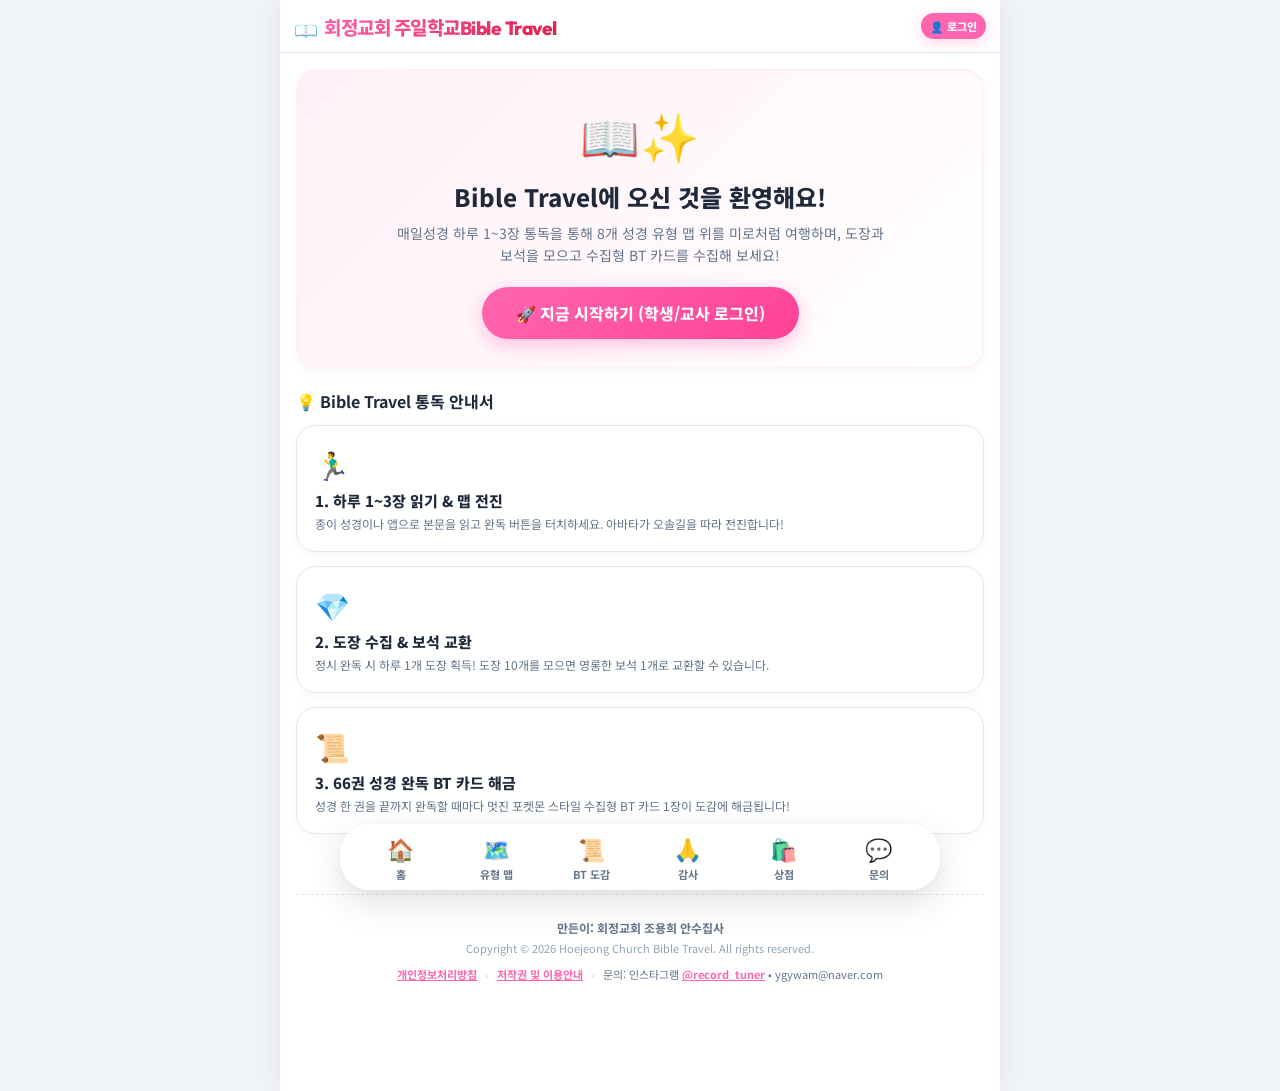
==== commit bcf003b2: "feat: add inquiry board with master rewards and instagram links" ====
--- a/index.html
+++ b/index.html
@@ -289,6 +289,58 @@
         </div>
       </section>
 
+      <!-- [뷰 4.8] 💬 문의 & 버그 제보 게시판 -->
+      <section id="view-inquiry" class="view-section">
+        <div style="display:flex; justify-content:space-between; align-items:center; margin-bottom:14px;">
+          <h2 style="font-size:18px;">💬 문의 &amp; 버그 제보</h2>
+          <button class="btn-pill btn-secondary" style="width:auto; padding:4px 10px; font-size:11px; font-weight:800;" onclick="loadInquiryBoard()">
+            🔄 새로고침
+          </button>
+        </div>
+
+        <!-- 안내 배너 -->
+        <div class="card" style="border:1.5px solid var(--primary-border); background:linear-gradient(135deg, #fff0f7 0%, #ffffff 100%); margin-bottom:14px;">
+          <div style="display:flex; align-items:flex-start; gap:10px;">
+            <span style="font-size:24px;">💡</span>
+            <div>
+              <strong style="color:var(--primary); font-size:14px;">불편하거나 잘 안되는 점, 버그를 남겨주세요!</strong>
+              <p style="font-size:12px; color:var(--muted); line-height:1.5; margin-top:4px;">
+                학생과 선생님 누구나 편하게 글을 작성할 수 있습니다.<br>
+                비공개를 선택하면 <strong>나와 마스터 선생님만</strong> 글을 읽을 수 있어요 🔒<br>
+                ✨ 운영 및 개선에 도움이 되는 좋은 문의글에는 마스터 선생님이 <strong>💮 도장(2~3개)</strong> 또는 <strong>💎 보석(1~2개)</strong>을 선물로 드립니다! (상점 내역에서 확인 가능)
+              </p>
+            </div>
+          </div>
+        </div>
+
+        <!-- 글 작성 카드 -->
+        <div class="card" style="margin-bottom:16px;">
+          <h3 style="font-size:15px; font-weight:800; margin-bottom:10px; display:flex; align-items:center; gap:6px;">
+            <span>✍️ 새 문의 남기기</span>
+            <span id="inquiry-author-badge" style="font-size:11px; font-weight:700; color:var(--primary); background:var(--primary-light); padding:2px 8px; border-radius:10px;">로그인 확인 중...</span>
+          </h3>
+          <div style="display:flex; flex-direction:column; gap:8px;">
+            <input type="text" id="inquiry-title-input" placeholder="제목 (예: 성경읽기 체크 시 튕겨요 / 건의사항)" maxlength="60" style="padding:10px 12px; border:1px solid var(--border); border-radius:12px; font-size:14px; outline:none; background:#ffffff;">
+            <textarea id="inquiry-content-input" placeholder="내용을 자세히 남겨주세요. 불편한 상황이나 버그가 발생한 위치를 알려주시면 큰 도움이 됩니다!" rows="4" style="width:100%; padding:12px; border:1px solid var(--border); border-radius:12px; font-size:14px; resize:none; outline:none; background:#ffffff;"></textarea>
+            
+            <div style="display:flex; justify-content:space-between; align-items:center; margin-top:4px; flex-wrap:wrap; gap:8px;">
+              <label style="display:flex; align-items:center; gap:6px; font-size:13px; font-weight:700; color:var(--foreground); cursor:pointer; user-select:none;">
+                <input type="checkbox" id="inquiry-private-check" checked style="width:17px; height:17px; accent-color:var(--primary); cursor:pointer;">
+                <span>🔒 비밀글로 작성 (나와 마스터 선생님만 열람)</span>
+              </label>
+              <button id="btn-submit-inquiry" class="btn-pill btn-cta" style="width:auto; padding:8px 20px; font-size:13px;" onclick="onSubmitInquiry()">
+                💌 문의 등록하기
+              </button>
+            </div>
+          </div>
+        </div>
+
+        <!-- 문의 목록 -->
+        <div id="inquiry-feed-list" style="display:flex; flex-direction:column; gap:12px;">
+          <!-- JS 렌더링 -->
+        </div>
+      </section>
+
       <!-- [뷰 5] ⚙️ 관리자 센터 -->
       <section id="view-teacher" class="view-section">
         <h2 style="font-size:18px; margin-bottom:12px;">⚙️ 관리자 센터</h2>
@@ -378,7 +430,7 @@
           <span style="color:var(--border);">•</span>
           <a href="terms.html" onclick="openTermsModal(); return false;" style="font-weight:700;">저작권 및 이용안내</a>
           <span style="color:var(--border);">•</span>
-          <span style="color:var(--muted); font-size:11px;">문의: 인스타그램 @record_tuner • ygywam@naver.com</span>
+          <span style="color:var(--muted); font-size:11px;">문의: 인스타그램 <a href="https://www.instagram.com/record_tuner/" target="_blank" rel="noopener noreferrer" style="color:var(--primary); font-weight:700; text-decoration:underline;">@record_tuner</a> • ygywam@naver.com</span>
         </p>
       </footer>
     </main>
@@ -405,6 +457,10 @@
         <span class="nav-icon">🛍️</span>
         <span>상점</span>
       </button>
+      <button class="nav-item" data-view="inquiry" onclick="switchTab('inquiry')">
+        <span class="nav-icon">💬</span>
+        <span>문의</span>
+      </button>
       <button class="nav-item" id="nav-item-teacher" data-view="teacher" onclick="switchTab('teacher')" style="display:none;">
         <span class="nav-icon">⚙️</span>
         <span>관리자</span>
@@ -460,7 +516,7 @@
             <strong>8. 개인정보 보호책임자 및 문의처</strong>
             <p style="margin:4px 0 0 0; color:var(--muted);">
               • 개인정보 보호책임자: 회정교회 주일학교 조용희 안수집사<br>
-              • 문의 및 열람·삭제 접수: 인스타그램 <strong>@record_tuner</strong> (DM) / 이메일 <strong>ygywam@naver.com</strong>
+              • 문의 및 열람·삭제 접수: 인스타그램 <a href="https://www.instagram.com/record_tuner/" target="_blank" rel="noopener noreferrer" style="color:var(--primary); font-weight:700; text-decoration:underline;">@record_tuner</a> (DM) / 이메일 <strong>ygywam@naver.com</strong>
             </p>
           </div>
           <p style="font-size:11px; color:var(--muted); margin:0;">공고 및 시행일자: 2026년 11월 18일</p>
@@ -510,7 +566,7 @@
             <strong>4. 법적 근거 및 문의처</strong>
             <p style="margin:4px 0 0 0; color:var(--muted);">
               • 대한민국 저작권법(제12조 성명표시권, 제35조의5 저작물의 공정한 이용, 제37조 출처의 명시) 준수<br>
-              • 이용 관련 문의 및 2차 활용 협의: 인스타그램 <strong>@record_tuner</strong> (DM) / 이메일 <strong>ygywam@naver.com</strong>
+              • 이용 관련 문의 및 2차 활용 협의: 인스타그램 <a href="https://www.instagram.com/record_tuner/" target="_blank" rel="noopener noreferrer" style="color:var(--primary); font-weight:700; text-decoration:underline;">@record_tuner</a> (DM) / 이메일 <strong>ygywam@naver.com</strong>
             </p>
           </div>
         </div>
--- a/styles.css
+++ b/styles.css
@@ -817,3 +817,62 @@
   box-shadow: 0 0 0 2px rgba(255, 102, 175, 0.35);
   transform: scale(1.15);
 }
+
+/* 하단 네비게이션 모바일 미디어 쿼리 */
+@media (max-width: 480px) {
+  .bottom-nav {
+    padding: 2px 4px;
+    height: 60px;
+    bottom: 8px;
+  }
+  .nav-item {
+    font-size: 10px;
+    gap: 1px;
+    padding: 2px 0;
+  }
+  .nav-icon {
+    font-size: 19px;
+  }
+}
+
+/* 💬 문의 게시판 전용 카드 스타일 */
+.inquiry-card {
+  background: #ffffff;
+  border: 1.5px solid var(--border);
+  border-radius: 16px;
+  padding: 16px;
+  box-shadow: 0 4px 12px rgba(0, 0, 0, 0.03);
+  transition: border-color 0.15s ease, box-shadow 0.15s ease;
+}
+
+.inquiry-card:hover {
+  border-color: #cbd5e1;
+  box-shadow: 0 6px 18px rgba(0, 0, 0, 0.06);
+}
+
+.inquiry-badge-private {
+  background: #fee2e2;
+  color: #b91c1c;
+  font-size: 11px;
+  font-weight: 800;
+  padding: 2px 8px;
+  border-radius: 8px;
+}
+
+.inquiry-badge-public {
+  background: #dcfce7;
+  color: #15803d;
+  font-size: 11px;
+  font-weight: 800;
+  padding: 2px 8px;
+  border-radius: 8px;
+}
+
+.inquiry-badge-reward {
+  background: #fef3c7;
+  color: #b45309;
+  font-size: 11px;
+  font-weight: 800;
+  padding: 2px 8px;
+  border-radius: 8px;
+}
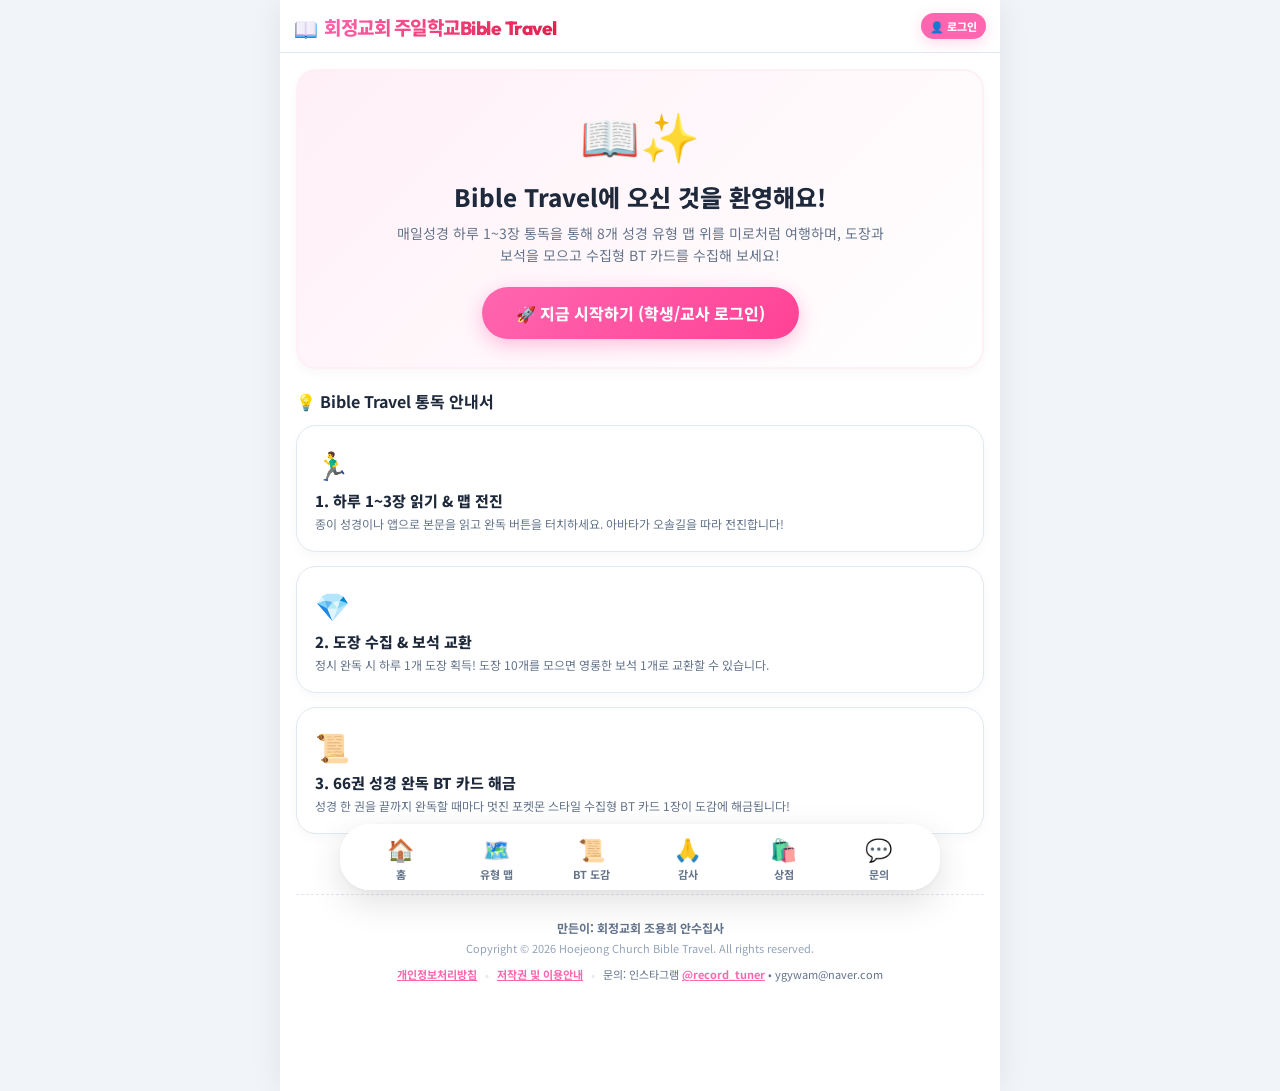
==== commit c10e94a5: "feat: pixel-art SVG icon update, streamlined master login, and inquiry resolution guide responses" ====
--- a/index.html
+++ b/index.html
@@ -359,6 +359,11 @@
             <div>
               <span id="teacher-panel-role-title" style="font-size:14px; font-weight:800; color:var(--primary);">👩‍🏫 관리자 모드 활성화됨</span>
               <p id="teacher-panel-role-desc" style="font-size:12px; color:var(--muted); margin-top:2px;">학생 관리 및 마켓 상품 관리 권한이 활성화되었습니다.</p>
+              <div id="teacher-elevate-box" style="display:none; margin-top:8px; padding-top:6px; border-top:1px dashed var(--primary-border); align-items:center; gap:8px;">
+                <span style="font-size:12px; font-weight:800; color:var(--primary);">👑 마스터 PIN:</span>
+                <input type="password" id="elevate-master-pin-input" placeholder="7777" maxlength="4" style="width:80px; padding:4px 6px; border:1px solid var(--border); border-radius:8px; font-size:12px; outline:none; text-align:center;">
+                <button class="btn-pill" style="width:auto; padding:4px 10px; font-size:11px; background:var(--primary);" onclick="onElevateToMaster()">마스터 권한 승격</button>
+              </div>
             </div>
             <button class="btn-pill btn-secondary" style="width:auto; padding:6px 14px; font-size:12px;" onclick="onTeacherLogout()">🚪 관리자 로그아웃</button>
           </div>
@@ -584,6 +589,21 @@
           <button class="btn-pill btn-secondary" style="width:auto; padding:3px 8px; font-size:12px;" onclick="closeStudentSelectModal()">✕ 닫기</button>
         </div>
         <p style="font-size:12px; color:var(--muted); margin-bottom:12px;">성경읽기에 참여할 본인의 이름을 선택하세요.</p>
+        
+        <!-- 👑 마스터 관리자 즉시 로그인 배너 -->
+        <div style="background:linear-gradient(135deg, #fffbeb 0%, #ffffff 100%); border:1.5px solid #f59e0b; border-radius:14px; padding:10px 14px; margin-bottom:12px; display:flex; justify-content:space-between; align-items:center;">
+          <div style="display:flex; align-items:center; gap:8px;">
+            <span style="font-size:22px;">👑</span>
+            <div>
+              <strong style="font-size:13px; color:#b45309;">마스터 총괄 관리자</strong>
+              <p style="font-size:11px; color:#92400e; margin:1px 0 0 0;">전용 PIN 번호로 관리자 모드 즉시 접속</p>
+            </div>
+          </div>
+          <button class="btn-pill" style="width:auto; padding:6px 12px; font-size:12px; background:#f59e0b; color:#ffffff; font-weight:800;" onclick="openMasterPinPrompt()">
+            👑 마스터 로그인
+          </button>
+        </div>
+
         <div id="student-select-grid" style="display:grid; grid-template-columns:repeat(auto-fill, minmax(82px, 1fr)); gap:8px;">
           <!-- JS 렌더링 -->
         </div>
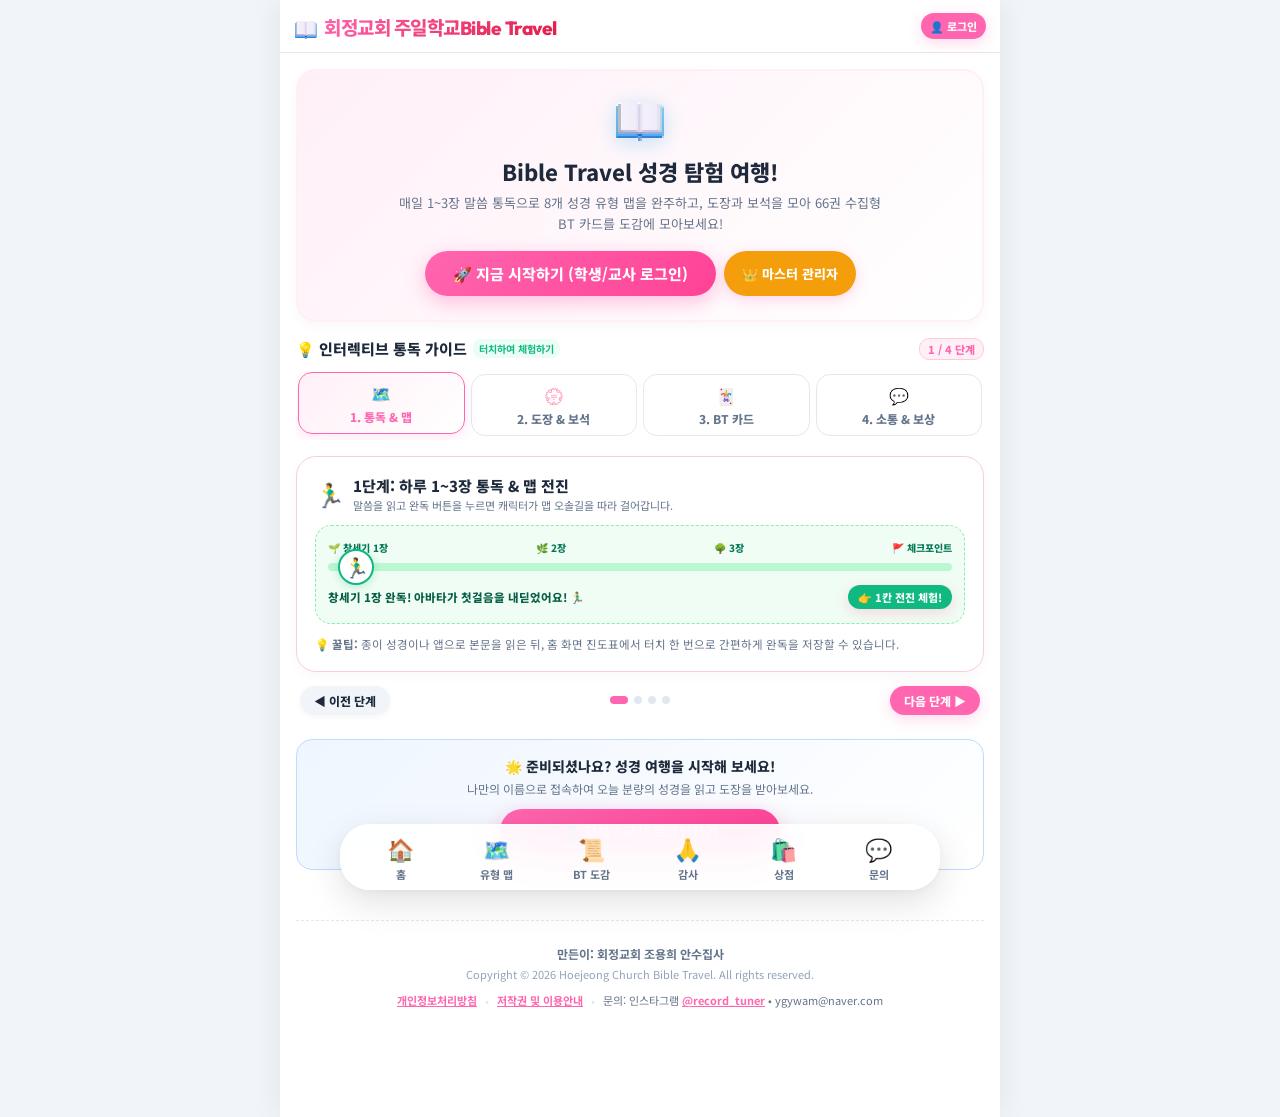
==== commit a8af8cf6: "feat: interactive onboarding guide and shop earning cards with inquiry rewards" ====
--- a/index.html
+++ b/index.html
@@ -50,37 +50,269 @@
     <!-- 메인 콘텐츠 영역 (100% 동일 규격) -->
     <main class="app-main">
       
-      <!-- [뷰 0] 👋 온보딩 (미로그인 첫 진입 시 친절한 브랜드 및 규칙 안내 화면) -->
+      <!-- [뷰 0] 👋 온보딩 (미로그인 첫 진입 시 친절한 브랜드 및 인터렉티브 규칙 안내 화면) -->
       <section id="view-onboarding" class="view-section active">
-        <div class="card" style="text-align:center; padding:28px 20px; background: linear-gradient(135deg, #fff0f7 0%, #ffffff 100%); border:2px solid var(--primary-light); margin-bottom:20px;">
-          <div style="font-size:48px; margin-bottom:10px;">📖✨</div>
-          <h1 style="font-size:24px; font-weight:800; color:var(--foreground); margin-bottom:8px;">Bible Travel에 오신 것을 환영해요!</h1>
-          <p style="font-size:14px; color:var(--muted); line-height:1.6; max-width:500px; margin:0 auto 20px auto;">
-            매일성경 하루 1~3장 통독을 통해 8개 성경 유형 맵 위를 미로처럼 여행하며, 도장과 보석을 모으고 수집형 BT 카드를 수집해 보세요!
+        <!-- 웰컴 메인 히어로 배너 -->
+        <div class="card" style="text-align:center; padding:24px 18px; background: linear-gradient(135deg, #fff0f7 0%, #ffffff 100%); border:2px solid var(--primary-light); margin-bottom:16px;">
+          <div style="margin-bottom:8px;">
+            <img src="icon.svg" alt="Bible Travel" style="width:52px; height:52px; vertical-align:middle; filter:drop-shadow(0 4px 10px rgba(14,165,233,0.25));">
+          </div>
+          <h1 style="font-size:22px; font-weight:800; color:var(--foreground); margin-bottom:6px;">Bible Travel 성경 탐험 여행!</h1>
+          <p style="font-size:13px; color:var(--muted); line-height:1.6; max-width:500px; margin:0 auto 16px auto;">
+            매일 1~3장 말씀 통독으로 8개 성경 유형 맵을 완주하고, 도장과 보석을 모아 66권 수집형 BT 카드를 도감에 모아보세요!
           </p>
-          <button class="btn-pill btn-cta" style="width:auto; padding:14px 34px; font-size:16px; font-weight:800;" onclick="openStudentSelectModal()">
-            🚀 지금 시작하기 (학생/교사 로그인)
+          <div style="display:flex; justify-content:center; gap:8px; flex-wrap:wrap;">
+            <button class="btn-pill btn-cta" style="width:auto; padding:12px 28px; font-size:15px; font-weight:800;" onclick="openStudentSelectModal()">
+              🚀 지금 시작하기 (학생/교사 로그인)
+            </button>
+            <button class="btn-pill" style="width:auto; padding:12px 18px; font-size:13px; font-weight:800; background:#f59e0b; color:#ffffff;" onclick="openMasterPinPrompt()">
+              👑 마스터 관리자
+            </button>
+          </div>
+        </div>
+
+        <!-- 💡 인터렉티브 4단계 성경 여행 체험 가이드 -->
+        <div style="display:flex; justify-content:space-between; align-items:center; margin-bottom:10px;">
+          <h3 style="font-size:15px; font-weight:800; color:var(--foreground); display:flex; align-items:center; gap:6px;">
+            <span>💡 인터렉티브 통독 가이드</span>
+            <span style="font-size:10px; font-weight:700; color:#10b981; background:#ecfdf5; padding:2px 6px; border-radius:8px;">터치하여 체험하기</span>
+          </h3>
+          <span id="onboard-step-indicator" style="font-size:11px; font-weight:800; color:var(--primary); background:var(--primary-light); padding:2px 8px; border-radius:10px; border:1px solid var(--primary-border);">1 / 4 단계</span>
+        </div>
+
+        <!-- 인터렉티브 단계 탭 네비게이션 -->
+        <div class="onboard-step-nav">
+          <button class="onboard-step-btn active" onclick="setOnboardStep(0)">
+            <span style="font-size:16px;">🗺️</span>
+            <span>1. 통독 & 맵</span>
           </button>
-        </div>
-
-        <!-- 3대 핵심 이용 규칙 가이드 -->
-        <h3 style="font-size:16px; margin-bottom:12px; color:var(--foreground);">💡 Bible Travel 통독 안내서</h3>
-        <div style="display:flex; flex-direction:column; gap:14px; margin-bottom:60px;">
-          <div class="card" style="margin:0;">
-            <div style="font-size:28px; margin-bottom:6px;">🏃‍♂️</div>
-            <h4 style="font-size:15px; font-weight:800; margin-bottom:4px;">1. 하루 1~3장 읽기 & 맵 전진</h4>
-            <p style="font-size:12px; color:var(--muted); line-height:1.5;">종이 성경이나 앱으로 본문을 읽고 완독 버튼을 터치하세요. 아바타가 오솔길을 따라 전진합니다!</p>
-          </div>
-          <div class="card" style="margin:0;">
-            <div style="font-size:28px; margin-bottom:6px;">💎</div>
-            <h4 style="font-size:15px; font-weight:800; margin-bottom:4px;">2. 도장 수집 & 보석 교환</h4>
-            <p style="font-size:12px; color:var(--muted); line-height:1.5;">정시 완독 시 하루 1개 도장 획득! 도장 10개를 모으면 영롱한 보석 1개로 교환할 수 있습니다.</p>
-          </div>
-          <div class="card" style="margin:0;">
-            <div style="font-size:28px; margin-bottom:6px;">📜</div>
-            <h4 style="font-size:15px; font-weight:800; margin-bottom:4px;">3. 66권 성경 완독 BT 카드 해금</h4>
-            <p style="font-size:12px; color:var(--muted); line-height:1.5;">성경 한 권을 끝까지 완독할 때마다 멋진 포켓몬 스타일 수집형 BT 카드 1장이 도감에 해금됩니다!</p>
-          </div>
+          <button class="onboard-step-btn" onclick="setOnboardStep(1)">
+            <span style="font-size:16px;">💮</span>
+            <span>2. 도장 & 보석</span>
+          </button>
+          <button class="onboard-step-btn" onclick="setOnboardStep(2)">
+            <span style="font-size:16px;">🃏</span>
+            <span>3. BT 카드</span>
+          </button>
+          <button class="onboard-step-btn" onclick="setOnboardStep(3)">
+            <span style="font-size:16px;">💬</span>
+            <span>4. 소통 & 보상</span>
+          </button>
+        </div>
+
+        <!-- 단계 1: 🗺️ 통독 & 맵 전진 체험 -->
+        <div class="card onboard-step-card active" id="onboard-card-0" style="margin-bottom:14px; border:1.5px solid var(--primary-border);">
+          <div style="display:flex; justify-content:space-between; align-items:center; margin-bottom:8px;">
+            <div style="display:flex; align-items:center; gap:8px;">
+              <span style="font-size:24px;">🏃‍♂️</span>
+              <div>
+                <h4 style="font-size:15px; font-weight:800; color:var(--foreground); margin:0;">1단계: 하루 1~3장 통독 & 맵 전진</h4>
+                <p style="font-size:11px; color:var(--muted); margin:1px 0 0 0;">말씀을 읽고 완독 버튼을 누르면 캐릭터가 맵 오솔길을 따라 걸어갑니다.</p>
+              </div>
+            </div>
+          </div>
+
+          <!-- 인터렉티브 미니 맵 트랙 시뮬레이션 -->
+          <div class="mini-map-track">
+            <div style="display:flex; justify-content:space-between; font-size:10px; font-weight:800; color:#047857; margin-bottom:8px;">
+              <span>🌱 창세기 1장</span>
+              <span>🌿 2장</span>
+              <span>🌳 3장</span>
+              <span>🚩 체크포인트</span>
+            </div>
+            <div style="height:8px; background:#bbf7d0; border-radius:4px; position:relative; margin-bottom:14px;">
+              <div id="mini-onboard-avatar" class="mini-avatar-walker" style="position:absolute; top:-14px; left:0; transform:translateX(10px);">
+                🏃‍♂️
+              </div>
+            </div>
+            <div style="display:flex; justify-content:space-between; align-items:center;">
+              <span id="mini-onboard-label" style="font-size:11.5px; font-weight:800; color:#065f46;">창세기 1장 완독! 아바타가 첫걸음을 내딛었어요! 🏃‍♂️</span>
+              <button class="btn-pill" style="width:auto; padding:4px 10px; font-size:11px; background:#10b981;" onclick="simulateWalkOnboard()">
+                👉 1칸 전진 체험!
+              </button>
+            </div>
+          </div>
+          <p style="font-size:11.5px; color:var(--muted); line-height:1.5; margin:0;">
+            💡 <strong>꿀팁:</strong> 종이 성경이나 앱으로 본문을 읽은 뒤, 홈 화면 진도표에서 터치 한 번으로 간편하게 완독을 저장할 수 있습니다.
+          </p>
+        </div>
+
+        <!-- 단계 2: 💮 도장 & 💎 보석 획득 체험 (신규 문의 보상 포함) -->
+        <div class="card onboard-step-card" id="onboard-card-1" style="margin-bottom:14px; border:1.5px solid #bfdbfe;">
+          <div style="display:flex; justify-content:space-between; align-items:center; margin-bottom:8px;">
+            <div style="display:flex; align-items:center; gap:8px;">
+              <span style="font-size:24px;">💎</span>
+              <div>
+                <h4 style="font-size:15px; font-weight:800; color:var(--foreground); margin:0;">2단계: 도장 & 보석을 모으는 다양한 방법</h4>
+                <p style="font-size:11px; color:var(--muted); margin:1px 0 0 0;">아래 칩을 터치해서 가상 지갑에 도장과 보석을 모아보세요!</p>
+              </div>
+            </div>
+          </div>
+
+          <!-- 가상 지갑 실시간 시뮬레이션 바 -->
+          <div style="background:#f8fafc; border:1.5px solid var(--border); border-radius:12px; padding:8px 12px; margin-bottom:10px; display:flex; justify-content:space-between; align-items:center;">
+            <span style="font-size:11px; font-weight:800; color:var(--muted);">가상 체험 지갑:</span>
+            <div style="display:flex; gap:12px;">
+              <span style="font-size:13px; font-weight:800; color:var(--primary);">💮 도장: <strong id="sim-wallet-stamps">0개</strong></span>
+              <span style="font-size:13px; font-weight:800; color:var(--secondary);">💎 보석: <strong id="sim-wallet-gems">0개</strong></span>
+            </div>
+          </div>
+
+          <div id="sim-reward-bubble" style="font-size:11.5px; font-weight:700; color:#b45309; background:#fffbeb; border:1px solid #fef08a; border-radius:10px; padding:6px 10px; margin-bottom:10px; text-align:center;">
+            아래 항목을 터치하면 도장과 보석이 적립됩니다! 👇
+          </div>
+
+          <!-- 인터렉티브 보상 터치 칩 그리드 -->
+          <div style="display:grid; grid-template-columns:1fr 1fr; gap:6px; margin-bottom:10px;">
+            <div class="onboard-reward-chip" onclick="simulateRewardOnboard('bible')">
+              <div>
+                <strong style="font-size:11px; color:var(--foreground); display:block;">📖 성경 1장 완독</strong>
+                <span style="font-size:10px; color:var(--muted);">기본 읽기 보상</span>
+              </div>
+              <span style="font-size:11px; font-weight:800; color:var(--primary); background:var(--primary-light); padding:2px 6px; border-radius:6px;">💮 +1</span>
+            </div>
+            <div class="onboard-reward-chip" onclick="simulateRewardOnboard('gratitude')">
+              <div>
+                <strong style="font-size:11px; color:var(--foreground); display:block;">💖 하루 감사 나눔</strong>
+                <span style="font-size:10px; color:var(--muted);">매일 은혜 한 줄</span>
+              </div>
+              <span style="font-size:11px; font-weight:800; color:var(--primary); background:var(--primary-light); padding:2px 6px; border-radius:6px;">💮 +1</span>
+            </div>
+            <div class="onboard-reward-chip" onclick="simulateRewardOnboard('inquiry')" style="border-color:#f59e0b; background:#fffbeb;">
+              <div>
+                <strong style="font-size:11px; color:#b45309; display:block;">💬 문의 해결 답변</strong>
+                <span style="font-size:10px; color:#92400e;">마스터 특별 보상 ✨</span>
+              </div>
+              <span style="font-size:10px; font-weight:800; color:#b45309; background:#ffffff; padding:2px 5px; border-radius:6px; border:1px solid #fde68a;">💮2 / 💎1</span>
+            </div>
+            <div class="onboard-reward-chip" onclick="simulateRewardOnboard('streak')">
+              <div>
+                <strong style="font-size:11px; color:var(--foreground); display:block;">🔥 7일 연속 읽기</strong>
+                <span style="font-size:10px; color:var(--muted);">스트릭 달성 선물</span>
+              </div>
+              <span style="font-size:11px; font-weight:800; color:var(--secondary); background:#eff6ff; padding:2px 6px; border-radius:6px;">💎 +1</span>
+            </div>
+          </div>
+          <div class="onboard-reward-chip" onclick="simulateRewardOnboard('exchange')" style="margin-bottom:6px; justify-content:center; background:#f0fdf4; border-color:#86efac;">
+            <span style="font-size:11px; font-weight:800; color:#15803d;">🏦 은혜 환전소: 도장 10개 ➔ 보석 1개 교환해보기!</span>
+          </div>
+        </div>
+
+        <!-- 단계 3: 🃏 66권 성경 완독 BT 카드 수집 체험 -->
+        <div class="card onboard-step-card" id="onboard-card-2" style="margin-bottom:14px; border:1.5px solid #fef08a;">
+          <div style="display:flex; justify-content:space-between; align-items:center; margin-bottom:8px;">
+            <div style="display:flex; align-items:center; gap:8px;">
+              <span style="font-size:24px;">📜</span>
+              <div>
+                <h4 style="font-size:15px; font-weight:800; color:var(--foreground); margin:0;">3단계: 66권 완독 수집형 BT 카드 도감</h4>
+                <p style="font-size:11px; color:var(--muted); margin:1px 0 0 0;">성경 한 권을 완독할 때마다 멋진 포켓몬 스타일 카드가 해금됩니다.</p>
+              </div>
+            </div>
+          </div>
+
+          <!-- 3D 홀로그램 카드 인터렉티브 미리보기 -->
+          <div class="hologram-preview-box">
+            <div class="hologram-card-inner" onclick="flipHologramCard()">
+              <!-- 카드 앞면 -->
+              <div id="holo-card-front" style="display:flex; flex-direction:column; align-items:center; justify-content:space-between; width:100%; height:100%;">
+                <div style="display:flex; justify-content:space-between; width:100%; font-size:10px; font-weight:800; color:#78350f;">
+                  <span>BT-01</span>
+                  <span>⭐⭐⭐⭐⭐</span>
+                </div>
+                <div style="font-size:42px; margin:4px 0;">📜👑</div>
+                <div style="text-align:center;">
+                  <strong style="font-size:13px; color:#1e293b; display:block;">창세기: 모세</strong>
+                  <span style="font-size:9.5px; color:#475569;">태초에 하나님이 천지를...</span>
+                </div>
+                <div style="font-size:9px; font-weight:800; color:#92400e; background:rgba(255,255,255,0.7); padding:2px 6px; border-radius:6px;">
+                  🔄 터치하여 뒷면 확인
+                </div>
+              </div>
+              <!-- 카드 뒷면 -->
+              <div id="holo-card-back" style="display:none; flex-direction:column; align-items:center; justify-content:space-between; width:100%; height:100%; background:rgba(255,255,255,0.9); border-radius:10px; padding:6px;">
+                <strong style="font-size:11px; color:#1e293b;">창세기 (50장 완독)</strong>
+                <p style="font-size:9.5px; color:#475569; line-height:1.4; text-align:center; margin:0;">
+                  천지창조와 노아의 방주, 아브라함과 요셉의 믿음의 여정이 담긴 시작의 책!
+                </p>
+                <div style="font-size:9.5px; font-weight:800; color:#047857; background:#dcfce7; padding:2px 8px; border-radius:8px;">
+                  완독 보상: 보석 2개 획득 완료!
+                </div>
+                <span style="font-size:9px; color:#94a3b8;">🔄 다시 터치하면 앞면</span>
+              </div>
+            </div>
+          </div>
+          <p style="font-size:11.5px; color:var(--muted); line-height:1.5; text-align:center; margin:0;">
+            창세기부터 요한계시록까지 총 66장의 아름다운 홀로그램 카드를 모두 수집해 보세요!
+          </p>
+        </div>
+
+        <!-- 단계 4: 💬 소통 & 문의 보상 체험 -->
+        <div class="card onboard-step-card" id="onboard-card-3" style="margin-bottom:14px; border:1.5px solid #fbcfe8;">
+          <div style="display:flex; justify-content:space-between; align-items:center; margin-bottom:8px;">
+            <div style="display:flex; align-items:center; gap:8px;">
+              <span style="font-size:24px;">💬</span>
+              <div>
+                <h4 style="font-size:15px; font-weight:800; color:var(--foreground); margin:0;">4단계: 함께 나누는 감사 & 문의 보상 소통</h4>
+                <p style="font-size:11px; color:var(--muted); margin:1px 0 0 0;">친구들의 감사 나눔을 응원하고, 문의를 남겨 해결 보상을 받으세요.</p>
+              </div>
+            </div>
+          </div>
+
+          <div style="display:flex; flex-direction:column; gap:8px; margin-bottom:10px;">
+            <!-- 감사 나눔 미리보기 -->
+            <div style="background:#ffffff; border:1px solid var(--border); border-radius:12px; padding:10px 12px; display:flex; justify-content:space-between; align-items:center;">
+              <div style="display:flex; align-items:center; gap:8px;">
+                <span style="font-size:20px;">💖</span>
+                <div>
+                  <strong style="font-size:12px; color:var(--foreground);">은혜 가득 감사제목 나눔</strong>
+                  <p style="font-size:11px; color:var(--muted); margin:1px 0 0 0;">매일 감사 한 줄 작성 시 도장 +1개 & 하트 응원 교환</p>
+                </div>
+              </div>
+              <span style="font-size:11px; font-weight:800; color:var(--primary); background:var(--primary-light); padding:2px 8px; border-radius:8px;">💮 +1 도장</span>
+            </div>
+
+            <!-- 문의게시판 마스터 해결 보상 미리보기 -->
+            <div style="background:linear-gradient(135deg, #fffbeb 0%, #ffffff 100%); border:1.5px solid #f59e0b; border-radius:12px; padding:10px 12px;">
+              <div style="display:flex; justify-content:space-between; align-items:center; margin-bottom:4px;">
+                <div style="display:flex; align-items:center; gap:6px;">
+                  <span style="font-size:16px;">👑</span>
+                  <strong style="font-size:12px; color:#b45309;">문의게시판 마스터 해결 보상</strong>
+                </div>
+                <span style="font-size:10px; font-weight:800; color:#ffffff; background:#10b981; padding:2px 6px; border-radius:6px;">✅ 해결완료</span>
+              </div>
+              <p style="font-size:11px; color:var(--foreground); margin:2px 0 6px 0; line-height:1.4;">
+                앱 사용 중 버그 제보, 불편사항, 아이디어를 남기면 마스터가 직접 답변하고 <strong>도장 2~3개 or 보석 1~2개</strong>를 드려요!
+              </p>
+              <div style="background:rgba(255,255,255,0.9); border:1px dashed #fde68a; border-radius:8px; padding:4px 8px; font-size:10.5px; color:#92400e;">
+                💬 마스터 답변: "소중한 제보 감사합니다! 도장 3개가 지급되었습니다."
+              </div>
+            </div>
+          </div>
+        </div>
+
+        <!-- 온보딩 단계 조작 버튼 및 닷 인디케이터 -->
+        <div style="display:flex; justify-content:space-between; align-items:center; margin-bottom:24px; padding:0 4px;">
+          <button class="btn-pill btn-secondary" style="width:auto; padding:6px 14px; font-size:12px; font-weight:800;" onclick="moveOnboardStep(-1)">
+            ◀ 이전 단계
+          </button>
+          <div style="display:flex; gap:6px; align-items:center;">
+            <span class="onboard-dot" style="display:inline-block; width:18px; height:8px; border-radius:4px; background:var(--primary); transition:all 0.2s ease;"></span>
+            <span class="onboard-dot" style="display:inline-block; width:8px; height:8px; border-radius:4px; background:var(--border); transition:all 0.2s ease;"></span>
+            <span class="onboard-dot" style="display:inline-block; width:8px; height:8px; border-radius:4px; background:var(--border); transition:all 0.2s ease;"></span>
+            <span class="onboard-dot" style="display:inline-block; width:8px; height:8px; border-radius:4px; background:var(--border); transition:all 0.2s ease;"></span>
+          </div>
+          <button class="btn-pill" style="width:auto; padding:6px 14px; font-size:12px; font-weight:800;" onclick="moveOnboardStep(1)">
+            다음 단계 ▶
+          </button>
+        </div>
+
+        <!-- 하단 시작 유도 카드 -->
+        <div style="background:linear-gradient(135deg, #eff6ff 0%, #ffffff 100%); border:1.5px solid #bfdbfe; border-radius:16px; padding:16px; text-align:center; margin-bottom:50px;">
+          <h4 style="font-size:14px; font-weight:800; color:var(--foreground); margin-bottom:4px;">🌟 준비되셨나요? 성경 여행을 시작해 보세요!</h4>
+          <p style="font-size:12px; color:var(--muted); margin-bottom:12px;">나만의 이름으로 접속하여 오늘 분량의 성경을 읽고 도장을 받아보세요.</p>
+          <button class="btn-pill btn-cta" style="width:100%; max-width:280px; margin:0 auto; padding:12px 20px; font-size:14px; font-weight:800;" onclick="openStudentSelectModal()">
+            👤 학생 / 교사 로그인하기
+          </button>
         </div>
       </section>
 
@@ -219,11 +451,25 @@
 
       <!-- [뷰 4.5] 🛍️ 상점 & 환전소 뷰 -->
       <section id="view-shop" class="view-section">
-        <div style="display:flex; justify-content:space-between; align-items:center; margin-bottom:14px;">
+        <div style="display:flex; justify-content:space-between; align-items:center; margin-bottom:12px;">
           <h2 style="font-size:18px;">🛍️ 달란트 상점 & 은혜 환전소</h2>
           <button class="btn-pill btn-secondary" style="width:auto; padding:4px 10px; font-size:11px; font-weight:800;" onclick="openShopGuideModal()">
             💡 획득 방법 안내
           </button>
+        </div>
+
+        <!-- 💡 인터렉티브 획득 방법 안내 배너 -->
+        <div class="shop-guide-banner" onclick="openShopGuideModal()">
+          <div style="display:flex; align-items:center; gap:10px;">
+            <span style="font-size:26px;">💡</span>
+            <div>
+              <strong style="font-size:13.5px; color:var(--foreground);">도장 & 보석을 모으는 6가지 방법!</strong>
+              <p style="font-size:11px; color:var(--muted); margin:2px 0 0 0;">
+                성경 완독, 감사 나눔부터 <span style="color:#d97706; font-weight:800;">💬 문의 해결 보상</span>까지 인터렉티브 카드로 확인해보세요 ➔
+              </p>
+            </div>
+          </div>
+          <span class="btn-pill btn-secondary" style="font-size:11px; padding:4px 10px; flex-shrink:0;">가이드 보기</span>
         </div>
 
         <!-- 1. 은혜 환전소 (원장 기반 다중 교환 및 내역 조회) -->
@@ -753,48 +999,196 @@
       </div>
     </div>  
 
-    <!-- 도장 & 보석 획득 가이드 팝업 모달 -->
+    <!-- 도장 & 보석 획득 가이드 팝업 모달 (인터렉티브 카드 형태) -->
     <div id="modal-shop-guide" class="modal-overlay">
-      <div class="modal-card" style="max-height:85vh; overflow-y:auto; width:92%; max-width:440px; text-align:left; padding:20px;">
-        <div style="display:flex; justify-content:space-between; align-items:center; margin-bottom:12px; border-bottom:1px solid var(--border); padding-bottom:8px;">
-          <h3 style="font-size:16px; font-weight:800; color:var(--foreground);">💡 도장 & 보석 획득 가이드</h3>
+      <div class="modal-card" style="max-height:88vh; overflow-y:auto; width:94%; max-width:480px; text-align:left; padding:18px;">
+        <div style="display:flex; justify-content:space-between; align-items:center; margin-bottom:12px; border-bottom:1.5px solid var(--border); padding-bottom:8px;">
+          <div>
+            <h3 style="font-size:16px; font-weight:800; color:var(--foreground); margin:0;">💡 도장 & 보석 획득 인터렉티브 가이드</h3>
+            <p style="font-size:11px; color:var(--muted); margin:2px 0 0 0;">터치하여 상세 방법과 바로가기 버튼을 확인하세요.</p>
+          </div>
           <button class="btn-pill btn-secondary" style="width:auto; padding:3px 8px; font-size:12px;" onclick="closeShopGuideModal()">✕</button>
         </div>
 
-        <div style="display:flex; flex-direction:column; gap:10px; font-size:13px; line-height:1.5;">
-          <div style="background:#fff0f7; padding:12px; border-radius:12px; border:1px solid var(--primary-border);">
-            <strong style="color:var(--primary);">💮 도장 모으는 법</strong>
-            <ul style="margin:4px 0 0 18px; color:var(--foreground); font-size:12px;">
-              <li>성경 본문 <strong>1장 완독 시 도장 1개</strong> 획득</li>
-              <li>매일 <strong>감사제목 나눔 작성 시 도장 +1개</strong> 추가 획득 (하루 1회)</li>
-            </ul>
-          </div>
-
-          <div style="background:#eff6ff; padding:12px; border-radius:12px; border:1px solid #bfdbfe;">
-            <strong style="color:var(--secondary);">💎 보석 모으는 법</strong>
-            <ul style="margin:4px 0 0 18px; color:var(--foreground); font-size:12px;">
-              <li><strong>연속 7일 읽기 달성 시마다 보석 1개</strong> 획득<br>
-                <span style="color:var(--muted); font-size:11px;">(※ 연속일수가 끊겨도 이미 받은 보석은 절대 사라지지 않습니다!)</span>
-              </li>
-              <li><strong>성경 각 권 완독(BT 카드 해금) 시 보석 2개</strong> 즉시 획득</li>
-              <li><strong>도장 10개 ➔ 보석 1개</strong>로 은혜 환전소에서 교환</li>
-            </ul>
-          </div>
-
-          <div style="background:#fefce8; padding:12px; border-radius:12px; border:1px solid #fef08a;">
-            <strong style="color:#b45309;">🎁 보석 사용처</strong>
-            <p style="color:var(--foreground); font-size:12px; margin-top:2px;">
-              모은 보석으로 <strong>달란트 마켓</strong>에서 원하는 기프티콘(간식, 상품권 등)을 교환 신청할 수 있습니다!
-            </p>
-          </div>
-        </div>
-
-        <div style="margin-top:16px; border-top:1px solid var(--border); padding-top:12px;">
-          <label style="display:flex; align-items:center; gap:8px; font-size:13px; font-weight:700; color:var(--foreground); cursor:pointer; margin-bottom:12px;">
-            <input type="checkbox" id="chk-never-show-shop-guide" style="width:18px; height:18px; accent-color:var(--primary);">
+        <!-- 인터렉티브 카테고리 필터 바 -->
+        <div class="guide-filter-bar">
+          <button class="guide-filter-chip active" data-category="all" onclick="filterShopGuide('all', this)">✨ 전체보기</button>
+          <button class="guide-filter-chip" data-category="stamp" onclick="filterShopGuide('stamp', this)">💮 도장 모으기</button>
+          <button class="guide-filter-chip" data-category="gem" onclick="filterShopGuide('gem', this)">💎 보석 모으기</button>
+          <button class="guide-filter-chip" data-category="inquiry" onclick="filterShopGuide('inquiry', this)">💬 문의 보상</button>
+          <button class="guide-filter-chip" data-category="use" onclick="filterShopGuide('use', this)">🎁 보석 사용처</button>
+        </div>
+
+        <!-- 인터렉티브 가이드 카드 목록 -->
+        <div id="guide-card-container" style="display:flex; flex-direction:column; gap:10px;">
+          
+          <!-- 카드 1: 성경 1장 완독 -->
+          <div class="guide-card" data-category="stamp" onclick="toggleGuideCard(this)">
+            <div style="display:flex; justify-content:space-between; align-items:flex-start; margin-bottom:4px;">
+              <div style="display:flex; align-items:center; gap:8px;">
+                <span style="font-size:22px;">📖</span>
+                <div>
+                  <strong style="font-size:13.5px; color:var(--foreground);">성경 본문 1장 완독</strong>
+                  <span style="font-size:11px; color:var(--muted); display:block;">매일 말씀 읽기 기본 보상</span>
+                </div>
+              </div>
+              <span class="guide-card-badge" style="background:#fff0f7; color:var(--primary); border:1px solid var(--primary-border);">💮 도장 +1개 / 장</span>
+            </div>
+            <p style="font-size:12px; color:var(--foreground); line-height:1.5; margin:4px 0 8px 0;">
+              종이 성경이나 앱으로 매일 분량을 읽고 홈 화면의 통독 진도표에서 터치하면 <strong>도장 1개</strong>가 즉시 적립됩니다!
+            </p>
+            <div style="display:flex; justify-content:flex-end;">
+              <button class="btn-pill btn-secondary" style="width:auto; padding:4px 10px; font-size:11px;" onclick="event.stopPropagation(); closeShopGuideModal(); switchTab('home');">
+                📖 오늘 분량 읽기 ➔
+              </button>
+            </div>
+          </div>
+
+          <!-- 카드 2: 매일 감사제목 나눔 -->
+          <div class="guide-card" data-category="stamp" onclick="toggleGuideCard(this)">
+            <div style="display:flex; justify-content:space-between; align-items:flex-start; margin-bottom:4px;">
+              <div style="display:flex; align-items:center; gap:8px;">
+                <span style="font-size:22px;">💖</span>
+                <div>
+                  <strong style="font-size:13.5px; color:var(--foreground);">매일 감사제목 나눔</strong>
+                  <span style="font-size:11px; color:var(--muted); display:block;">하루 1회 은혜 고백 보상</span>
+                </div>
+              </div>
+              <span class="guide-card-badge" style="background:#fff0f7; color:var(--primary); border:1px solid var(--primary-border);">💮 도장 +1개 / 일</span>
+            </div>
+            <p style="font-size:12px; color:var(--foreground); line-height:1.5; margin:4px 0 8px 0;">
+              하루 1번, 성경을 읽고 느낀 감사제목을 '감사' 탭에 친구들과 나누면 <strong>도장 +1개</strong>가 추가로 쏟아집니다!
+            </p>
+            <div style="display:flex; justify-content:flex-end;">
+              <button class="btn-pill btn-secondary" style="width:auto; padding:4px 10px; font-size:11px;" onclick="event.stopPropagation(); closeShopGuideModal(); switchTab('gratitude');">
+                💖 감사 나누기 ➔
+              </button>
+            </div>
+          </div>
+
+          <!-- 카드 3: 💬 문의게시판 작성 & 마스터 해결 답변 (핵심 신규 추가) -->
+          <div class="guide-card active" data-category="inquiry" onclick="toggleGuideCard(this)" style="background:linear-gradient(135deg, #fffbeb 0%, #ffffff 100%); border:1.5px solid #f59e0b;">
+            <div style="display:flex; justify-content:space-between; align-items:flex-start; margin-bottom:4px;">
+              <div style="display:flex; align-items:center; gap:8px;">
+                <span style="font-size:22px;">💬</span>
+                <div>
+                  <strong style="font-size:13.5px; color:#b45309;">문의게시판 작성 & 해결 답변</strong>
+                  <span style="font-size:11px; color:#92400e; display:block;">앱 발전 기여 특별 감사 보상 ✨</span>
+                </div>
+              </div>
+              <span class="guide-card-badge" style="background:#fef3c7; color:#b45309; border:1px solid #fde68a;">💮 2~3개 or 💎 1~2개</span>
+            </div>
+            <p style="font-size:12px; color:var(--foreground); line-height:1.5; margin:4px 0 6px 0;">
+              앱 사용 중 불편한 점, 화면 오류(버그) 제보, 개선 건의를 <strong>문의게시판</strong>에 남겨주세요! 마스터 관리자가 확인하고 <strong>해결 안내 답변</strong>을 남기면, 소중한 피드백에 대한 감사로 <strong>도장 2~3개 또는 보석 1~2개</strong>를 지급해 드립니다!
+            </p>
+            <div style="background:rgba(255,255,255,0.85); border:1px dashed #fcd34d; border-radius:10px; padding:6px 10px; margin-bottom:8px; font-size:11px; color:#92400e;">
+              🔍 <strong>내역 확인:</strong> 지급된 보상은 상점 탭의 '내 도장 🔍' / '내 보석 🔍'을 터치하면 상세 원장 내역에서 투명하게 확인하실 수 있습니다.
+            </div>
+            <div style="display:flex; justify-content:flex-end;">
+              <button class="btn-pill" style="width:auto; padding:4px 12px; font-size:11px; font-weight:800; background:#f59e0b; color:#ffffff;" onclick="event.stopPropagation(); closeShopGuideModal(); switchTab('inquiry');">
+                💬 문의게시판 바로가기 ➔
+              </button>
+            </div>
+          </div>
+
+          <!-- 카드 4: 연속 7일 읽기 달성 -->
+          <div class="guide-card" data-category="gem" onclick="toggleGuideCard(this)">
+            <div style="display:flex; justify-content:space-between; align-items:flex-start; margin-bottom:4px;">
+              <div style="display:flex; align-items:center; gap:8px;">
+                <span style="font-size:22px;">🔥</span>
+                <div>
+                  <strong style="font-size:13.5px; color:var(--foreground);">연속 7일 읽기 달성 (스트릭)</strong>
+                  <span style="font-size:11px; color:var(--muted); display:block;">꾸준한 습관 선물</span>
+                </div>
+              </div>
+              <span class="guide-card-badge" style="background:#eff6ff; color:var(--secondary); border:1px solid #bfdbfe;">💎 보석 +1개</span>
+            </div>
+            <p style="font-size:12px; color:var(--foreground); line-height:1.5; margin:4px 0 4px 0;">
+              연속으로 7일 동안 매일 성경을 읽을 때마다 영롱한 <strong>보석 1개</strong>를 획득합니다!<br>
+              <span style="color:var(--muted); font-size:11px;">(※ 혹시 연속일수가 끊기더라도 이미 획득한 보석은 절대 사라지지 않으니 안심하세요!)</span>
+            </p>
+          </div>
+
+          <!-- 카드 5: 성경 각 권 완독 (BT 카드 해금) -->
+          <div class="guide-card" data-category="gem" onclick="toggleGuideCard(this)">
+            <div style="display:flex; justify-content:space-between; align-items:flex-start; margin-bottom:4px;">
+              <div style="display:flex; align-items:center; gap:8px;">
+                <span style="font-size:22px;">📜</span>
+                <div>
+                  <strong style="font-size:13.5px; color:var(--foreground);">성경 66권 각 권 완독 (BT 카드 해금)</strong>
+                  <span style="font-size:11px; color:var(--muted); display:block;">대단원의 책 완주 축하</span>
+                </div>
+              </div>
+              <span class="guide-card-badge" style="background:#eff6ff; color:var(--secondary); border:1px solid #bfdbfe;">💎 보석 +2개</span>
+            </div>
+            <p style="font-size:12px; color:var(--foreground); line-height:1.5; margin:4px 0 8px 0;">
+              창세기, 마태복음 등 성경 한 권을 끝까지 완독할 때마다 멋진 포켓몬 스타일 수집형 BT 카드 해금과 함께 <strong>보석 2개</strong>가 즉시 지급됩니다!
+            </p>
+            <div style="display:flex; justify-content:flex-end;">
+              <button class="btn-pill btn-secondary" style="width:auto; padding:4px 10px; font-size:11px;" onclick="event.stopPropagation(); closeShopGuideModal(); switchTab('dex');">
+                🃏 BT 도감 확인 ➔
+              </button>
+            </div>
+          </div>
+
+          <!-- 카드 6: 은혜 환전소 (도장 10개 ➔ 보석 1개) -->
+          <div class="guide-card" data-category="gem" onclick="toggleGuideCard(this)">
+            <div style="display:flex; justify-content:space-between; align-items:flex-start; margin-bottom:4px;">
+              <div style="display:flex; align-items:center; gap:8px;">
+                <span style="font-size:22px;">🏦</span>
+                <div>
+                  <strong style="font-size:13.5px; color:var(--foreground);">은혜 환전소 (도장 교환)</strong>
+                  <span style="font-size:11px; color:var(--muted); display:block;">도장을 보석으로 변환</span>
+                </div>
+              </div>
+              <span class="guide-card-badge" style="background:#ecfdf5; color:#059669; border:1px solid #a7f3d0;">10 💮 = 1 💎</span>
+            </div>
+            <p style="font-size:12px; color:var(--foreground); line-height:1.5; margin:4px 0 8px 0;">
+              성경 읽기와 감사로 차곡차곡 모은 도장 10개를 상점의 은혜 환전소에서 영롱한 <strong>보석 1개</strong>로 바로 환전할 수 있습니다!
+            </p>
+            <div style="display:flex; justify-content:flex-end;">
+              <button class="btn-pill btn-secondary" style="width:auto; padding:4px 10px; font-size:11px;" onclick="event.stopPropagation(); closeShopGuideModal(); document.getElementById('input-exchange-gems').focus();">
+                🏦 바로 환전하기 ➔
+              </button>
+            </div>
+          </div>
+
+          <!-- 카드 7: 달란트 마켓 기프티콘 교환 -->
+          <div class="guide-card" data-category="use" onclick="toggleGuideCard(this)">
+            <div style="display:flex; justify-content:space-between; align-items:flex-start; margin-bottom:4px;">
+              <div style="display:flex; align-items:center; gap:8px;">
+                <span style="font-size:22px;">🎁</span>
+                <div>
+                  <strong style="font-size:13.5px; color:var(--foreground);">달란트 마켓 기프티콘 교환</strong>
+                  <span style="font-size:11px; color:var(--muted); display:block;">보석 사용처</span>
+                </div>
+              </div>
+              <span class="guide-card-badge" style="background:#fefce8; color:#b45309; border:1px solid #fef08a;">🎁 간식 & 선물</span>
+            </div>
+            <p style="font-size:12px; color:var(--foreground); line-height:1.5; margin:4px 0 8px 0;">
+              모은 보석으로 달란트 마켓에서 아이스크림, 편의점 쿠폰, 문화상품권 등 맛있는 기프티콘을 교환 신청할 수 있습니다!
+            </p>
+            <div style="display:flex; justify-content:flex-end;">
+              <button class="btn-pill btn-secondary" style="width:auto; padding:4px 10px; font-size:11px;" onclick="event.stopPropagation(); closeShopGuideModal(); document.getElementById('market-item-list').scrollIntoView({behavior:'smooth'});">
+                🛍️ 마켓 상품 둘러보기 ➔
+              </button>
+            </div>
+          </div>
+
+        </div>
+
+        <!-- 💡 주간 획득 전략 꿀팁 박스 -->
+        <div style="background:#f8fafc; border:1.5px dashed var(--border); border-radius:12px; padding:10px 12px; margin-top:14px; font-size:11.5px; line-height:1.5; color:var(--muted);">
+          <strong style="color:var(--foreground);">💡 주간 보석 모으기 공식:</strong><br>
+          매일 1장 통독(💮7) + 감사 나눔(💮7) = <strong>매주 도장 14개!</strong> 여기에 7일 연속 보석(💎1) + 도장 10개 환전(💎1)으로 <strong>매주 보석 최소 2개 확보!</strong> 문의글 해결 보상까지 챙기면 더욱 빠르게 모을 수 있습니다.
+        </div>
+
+        <div style="margin-top:16px; border-top:1px solid var(--border); padding-top:12px; display:flex; justify-content:space-between; align-items:center;">
+          <label style="display:flex; align-items:center; gap:8px; font-size:12px; font-weight:700; color:var(--foreground); cursor:pointer;">
+            <input type="checkbox" id="chk-never-show-shop-guide" style="width:16px; height:16px; accent-color:var(--primary);">
             다시 보지 않기
           </label>
-          <button class="btn-pill" onclick="closeShopGuideModal()">확인</button>
+          <button class="btn-pill" style="width:auto; padding:6px 20px;" onclick="closeShopGuideModal()">확인</button>
         </div>
       </div>
     </div>
--- a/styles.css
+++ b/styles.css
@@ -876,3 +876,238 @@
   padding: 2px 8px;
   border-radius: 8px;
 }
+
+/* ==========================================
+ * 인터렉티브 가이드 & 온보딩 전용 스타일 (Light Mode)
+ * ========================================== */
+
+/* 상점 탭 상단 가이드 배너 */
+.shop-guide-banner {
+  background: linear-gradient(135deg, #fffbeb 0%, #ffffff 100%);
+  border: 1.5px solid #fde68a;
+  border-radius: 16px;
+  padding: 12px 14px;
+  margin-bottom: 14px;
+  display: flex;
+  justify-content: space-between;
+  align-items: center;
+  gap: 10px;
+  cursor: pointer;
+  transition: transform 0.18s ease, box-shadow 0.18s ease, border-color 0.18s ease;
+  box-shadow: 0 2px 8px rgba(245, 158, 11, 0.08);
+}
+.shop-guide-banner:hover {
+  transform: translateY(-2px);
+  box-shadow: 0 6px 16px rgba(245, 158, 11, 0.15);
+  border-color: #f59e0b;
+}
+
+/* 상점 획득 가이드 모달 인터렉티브 필터 탭 */
+.guide-filter-bar {
+  display: flex;
+  gap: 6px;
+  overflow-x: auto;
+  padding-bottom: 6px;
+  margin-bottom: 12px;
+  scrollbar-width: none;
+}
+.guide-filter-bar::-webkit-scrollbar {
+  display: none;
+}
+.guide-filter-chip {
+  padding: 5px 11px;
+  border-radius: 12px;
+  font-size: 11px;
+  font-weight: 800;
+  border: 1px solid var(--border);
+  background: #f8fafc;
+  color: var(--muted);
+  cursor: pointer;
+  white-space: nowrap;
+  transition: all 0.15s ease;
+}
+.guide-filter-chip.active {
+  background: var(--primary);
+  color: #ffffff;
+  border-color: var(--primary);
+  box-shadow: 0 2px 8px rgba(255, 102, 175, 0.3);
+}
+
+/* 상점 획득 가이드 개별 카드 */
+.guide-card {
+  border-radius: 14px;
+  padding: 12px 14px;
+  border: 1.5px solid var(--border);
+  background: #ffffff;
+  cursor: pointer;
+  transition: all 0.2s cubic-bezier(0.16, 1, 0.3, 1);
+  position: relative;
+  overflow: hidden;
+}
+.guide-card:hover {
+  transform: translateY(-2px);
+  box-shadow: 0 6px 16px rgba(0, 0, 0, 0.06);
+}
+.guide-card.active {
+  border-color: var(--primary);
+  box-shadow: 0 4px 14px rgba(255, 102, 175, 0.18);
+}
+.guide-card-badge {
+  font-size: 11px;
+  font-weight: 800;
+  padding: 2px 8px;
+  border-radius: 8px;
+  display: inline-block;
+}
+
+/* 온보딩 인터렉티브 단계 네비게이션 */
+.onboard-step-nav {
+  display: flex;
+  gap: 6px;
+  margin-bottom: 16px;
+  overflow-x: auto;
+  scrollbar-width: none;
+  padding: 4px 2px;
+}
+.onboard-step-nav::-webkit-scrollbar {
+  display: none;
+}
+.onboard-step-btn {
+  flex: 1;
+  min-width: 100px;
+  padding: 8px 10px;
+  border-radius: 14px;
+  border: 1.5px solid var(--border);
+  background: #ffffff;
+  color: var(--muted);
+  font-size: 12px;
+  font-weight: 800;
+  cursor: pointer;
+  display: flex;
+  flex-direction: column;
+  align-items: center;
+  gap: 3px;
+  transition: all 0.2s cubic-bezier(0.16, 1, 0.3, 1);
+  text-align: center;
+}
+.onboard-step-btn:hover {
+  border-color: #cbd5e1;
+  background: #f8fafc;
+}
+.onboard-step-btn.active {
+  border-color: var(--primary);
+  background: linear-gradient(135deg, #fff0f7 0%, #ffffff 100%);
+  color: var(--primary);
+  box-shadow: 0 4px 12px rgba(255, 102, 175, 0.15);
+  transform: translateY(-2px);
+}
+
+/* 온보딩 단계 카드 슬라이드 */
+.onboard-step-card {
+  display: none;
+  animation: onboardFadeSlide 0.25s cubic-bezier(0.16, 1, 0.3, 1);
+}
+.onboard-step-card.active {
+  display: block;
+}
+@keyframes onboardFadeSlide {
+  0% {
+    opacity: 0;
+    transform: translateY(8px);
+  }
+  100% {
+    opacity: 1;
+    transform: translateY(0);
+  }
+}
+
+/* 인터렉티브 미니 맵 트레일 (Step 1) */
+.mini-map-track {
+  background: #f0fdf4;
+  border: 1.5px dashed #86efac;
+  border-radius: 16px;
+  padding: 14px 12px;
+  position: relative;
+  overflow: hidden;
+  margin: 12px 0;
+}
+.mini-avatar-walker {
+  display: inline-flex;
+  align-items: center;
+  justify-content: center;
+  width: 36px;
+  height: 36px;
+  background: #ffffff;
+  border: 2px solid #10b981;
+  border-radius: 50%;
+  box-shadow: 0 2px 8px rgba(16, 185, 129, 0.25);
+  font-size: 20px;
+  transition: transform 0.4s cubic-bezier(0.34, 1.56, 0.64, 1);
+}
+
+/* 인터렉티브 보상 테스트 칩 (Step 2) */
+.onboard-reward-chip {
+  background: #ffffff;
+  border: 1.5px solid var(--border);
+  border-radius: 12px;
+  padding: 8px 10px;
+  cursor: pointer;
+  display: flex;
+  align-items: center;
+  justify-content: space-between;
+  gap: 8px;
+  transition: all 0.15s ease;
+}
+.onboard-reward-chip:hover {
+  border-color: var(--primary);
+  background: #fff0f7;
+  transform: translateX(3px);
+}
+.onboard-reward-chip:active {
+  transform: scale(0.97);
+}
+
+/* 3D 홀로그램 BT 카드 미리보기 (Step 3) */
+.hologram-preview-box {
+  perspective: 1000px;
+  display: flex;
+  justify-content: center;
+  margin: 14px 0;
+}
+.hologram-card-inner {
+  width: 140px;
+  height: 190px;
+  border-radius: 14px;
+  background: linear-gradient(135deg, #fef3c7 0%, #fde68a 30%, #bfdbfe 70%, #fbcfe8 100%);
+  border: 2px solid #f59e0b;
+  box-shadow: 0 8px 24px rgba(245, 158, 11, 0.2);
+  display: flex;
+  flex-direction: column;
+  align-items: center;
+  justify-content: space-between;
+  padding: 10px;
+  cursor: pointer;
+  transition: transform 0.3s cubic-bezier(0.16, 1, 0.3, 1), box-shadow 0.3s ease;
+  position: relative;
+  overflow: hidden;
+}
+.hologram-card-inner:hover {
+  transform: rotateY(15deg) rotateX(10deg) scale(1.04);
+  box-shadow: 0 14px 32px rgba(245, 158, 11, 0.35);
+}
+.hologram-card-inner::after {
+  content: '';
+  position: absolute;
+  top: -50%;
+  left: -50%;
+  width: 200%;
+  height: 200%;
+  background: linear-gradient(60deg, transparent 40%, rgba(255, 255, 255, 0.5) 50%, transparent 60%);
+  transform: rotate(25deg);
+  pointer-events: none;
+  animation: cardShine 3s infinite linear;
+}
+@keyframes cardShine {
+  0% { transform: translate(-30%, -30%) rotate(25deg); }
+  100% { transform: translate(30%, 30%) rotate(25deg); }
+}
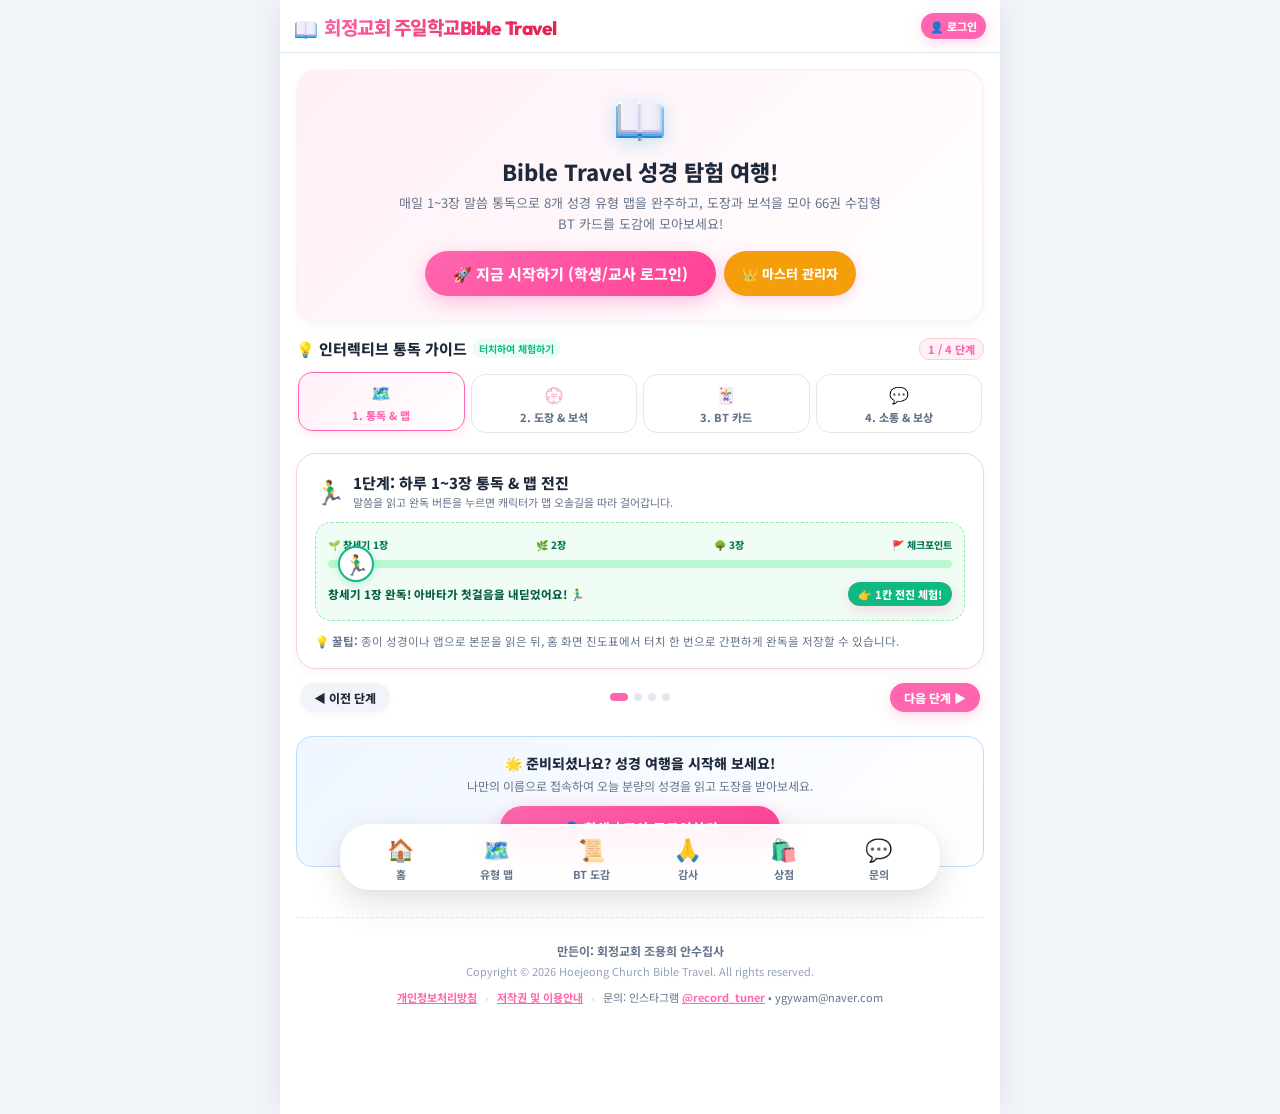
==== commit d1dd8aef: "fix: responsive wrap for guide modal filter tabs and prevent vertical text collapse in shop banner" ====
--- a/index.html
+++ b/index.html
@@ -460,16 +460,16 @@
 
         <!-- 💡 인터렉티브 획득 방법 안내 배너 -->
         <div class="shop-guide-banner" onclick="openShopGuideModal()">
-          <div style="display:flex; align-items:center; gap:10px;">
-            <span style="font-size:26px;">💡</span>
-            <div>
-              <strong style="font-size:13.5px; color:var(--foreground);">도장 & 보석을 모으는 6가지 방법!</strong>
-              <p style="font-size:11px; color:var(--muted); margin:2px 0 0 0;">
-                성경 완독, 감사 나눔부터 <span style="color:#d97706; font-weight:800;">💬 문의 해결 보상</span>까지 인터렉티브 카드로 확인해보세요 ➔
+          <div class="shop-guide-banner-content">
+            <span style="font-size:24px; flex-shrink:0;">💡</span>
+            <div class="shop-guide-banner-text">
+              <strong style="font-size:13px; color:var(--foreground); display:block; word-break:keep-all;">도장 & 보석을 모으는 6가지 방법!</strong>
+              <p style="font-size:11px; color:var(--muted); margin:2px 0 0 0; line-height:1.4; word-break:keep-all;">
+                성경 완독, 감사 나눔부터 <span style="color:#d97706; font-weight:800;">💬 문의 해결 보상</span>까지 인터렉티브 카드로 확인 ➔
               </p>
             </div>
           </div>
-          <span class="btn-pill btn-secondary" style="font-size:11px; padding:4px 10px; flex-shrink:0;">가이드 보기</span>
+          <button class="btn-pill btn-secondary shop-guide-banner-btn">가이드 보기</button>
         </div>
 
         <!-- 1. 은혜 환전소 (원장 기반 다중 교환 및 내역 조회) -->
--- a/styles.css
+++ b/styles.css
@@ -891,7 +891,7 @@
   display: flex;
   justify-content: space-between;
   align-items: center;
-  gap: 10px;
+  gap: 12px;
   cursor: pointer;
   transition: transform 0.18s ease, box-shadow 0.18s ease, border-color 0.18s ease;
   box-shadow: 0 2px 8px rgba(245, 158, 11, 0.08);
@@ -902,22 +902,38 @@
   border-color: #f59e0b;
 }
 
-/* 상점 획득 가이드 모달 인터렉티브 필터 탭 */
+.shop-guide-banner-content {
+  display: flex;
+  align-items: center;
+  gap: 10px;
+  flex: 1 1 auto;
+  min-width: 0;
+}
+.shop-guide-banner-text {
+  flex: 1 1 auto;
+  min-width: 0;
+}
+.shop-guide-banner-btn {
+  width: auto !important;
+  flex-shrink: 0 !important;
+  white-space: nowrap !important;
+  padding: 5px 12px !important;
+  font-size: 11.5px !important;
+}
+
+/* 상점 획득 가이드 모달 인터렉티브 필터 탭 (줄바꿈 허용으로 화면 넘어감 방지) */
 .guide-filter-bar {
   display: flex;
+  flex-wrap: wrap;
   gap: 6px;
-  overflow-x: auto;
-  padding-bottom: 6px;
-  margin-bottom: 12px;
-  scrollbar-width: none;
-}
-.guide-filter-bar::-webkit-scrollbar {
-  display: none;
+  margin-bottom: 14px;
 }
 .guide-filter-chip {
-  padding: 5px 11px;
+  flex: 1 1 auto;
+  text-align: center;
+  padding: 6px 10px;
   border-radius: 12px;
-  font-size: 11px;
+  font-size: 11.5px;
   font-weight: 800;
   border: 1px solid var(--border);
   background: #f8fafc;
@@ -973,14 +989,14 @@
   display: none;
 }
 .onboard-step-btn {
-  flex: 1;
-  min-width: 100px;
-  padding: 8px 10px;
+  flex: 1 1 0;
+  min-width: 0;
+  padding: 7px 4px;
   border-radius: 14px;
   border: 1.5px solid var(--border);
   background: #ffffff;
   color: var(--muted);
-  font-size: 12px;
+  font-size: 11px;
   font-weight: 800;
   cursor: pointer;
   display: flex;
@@ -989,6 +1005,7 @@
   gap: 3px;
   transition: all 0.2s cubic-bezier(0.16, 1, 0.3, 1);
   text-align: center;
+  white-space: nowrap;
 }
 .onboard-step-btn:hover {
   border-color: #cbd5e1;
